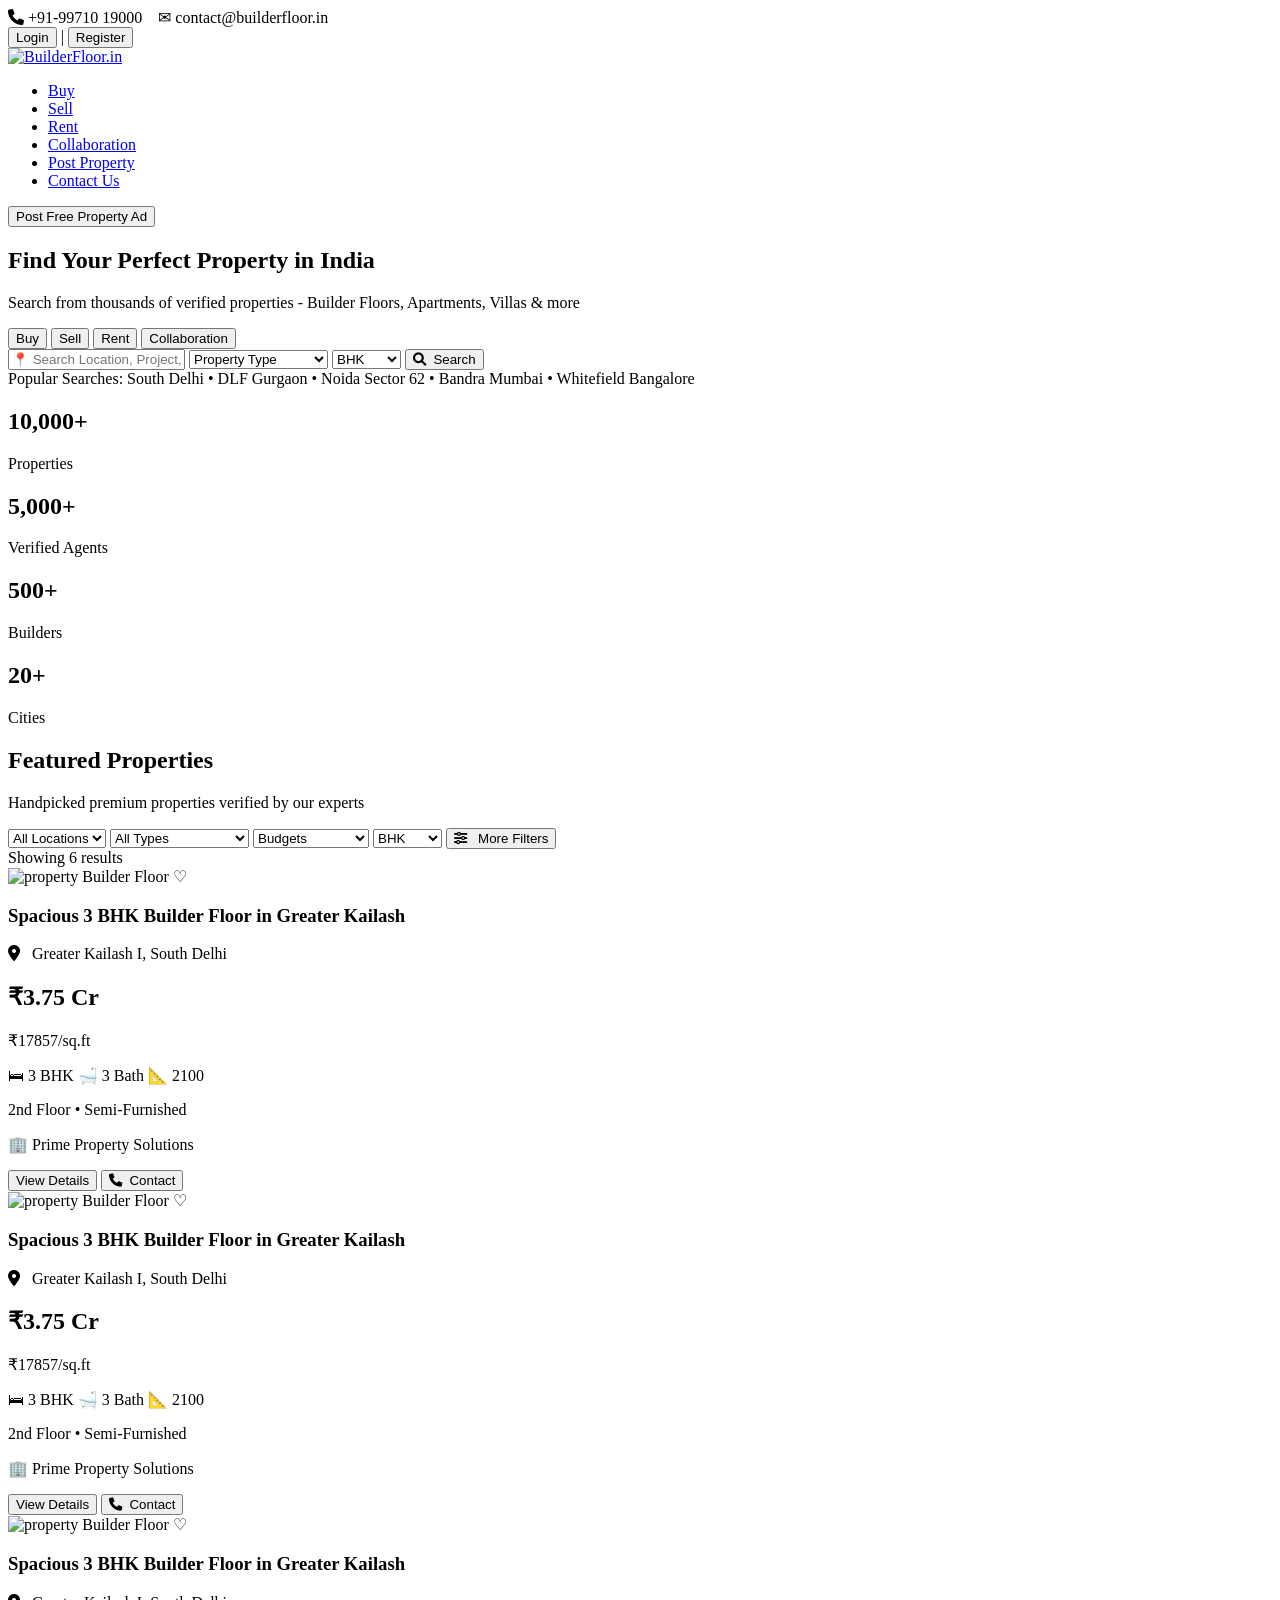
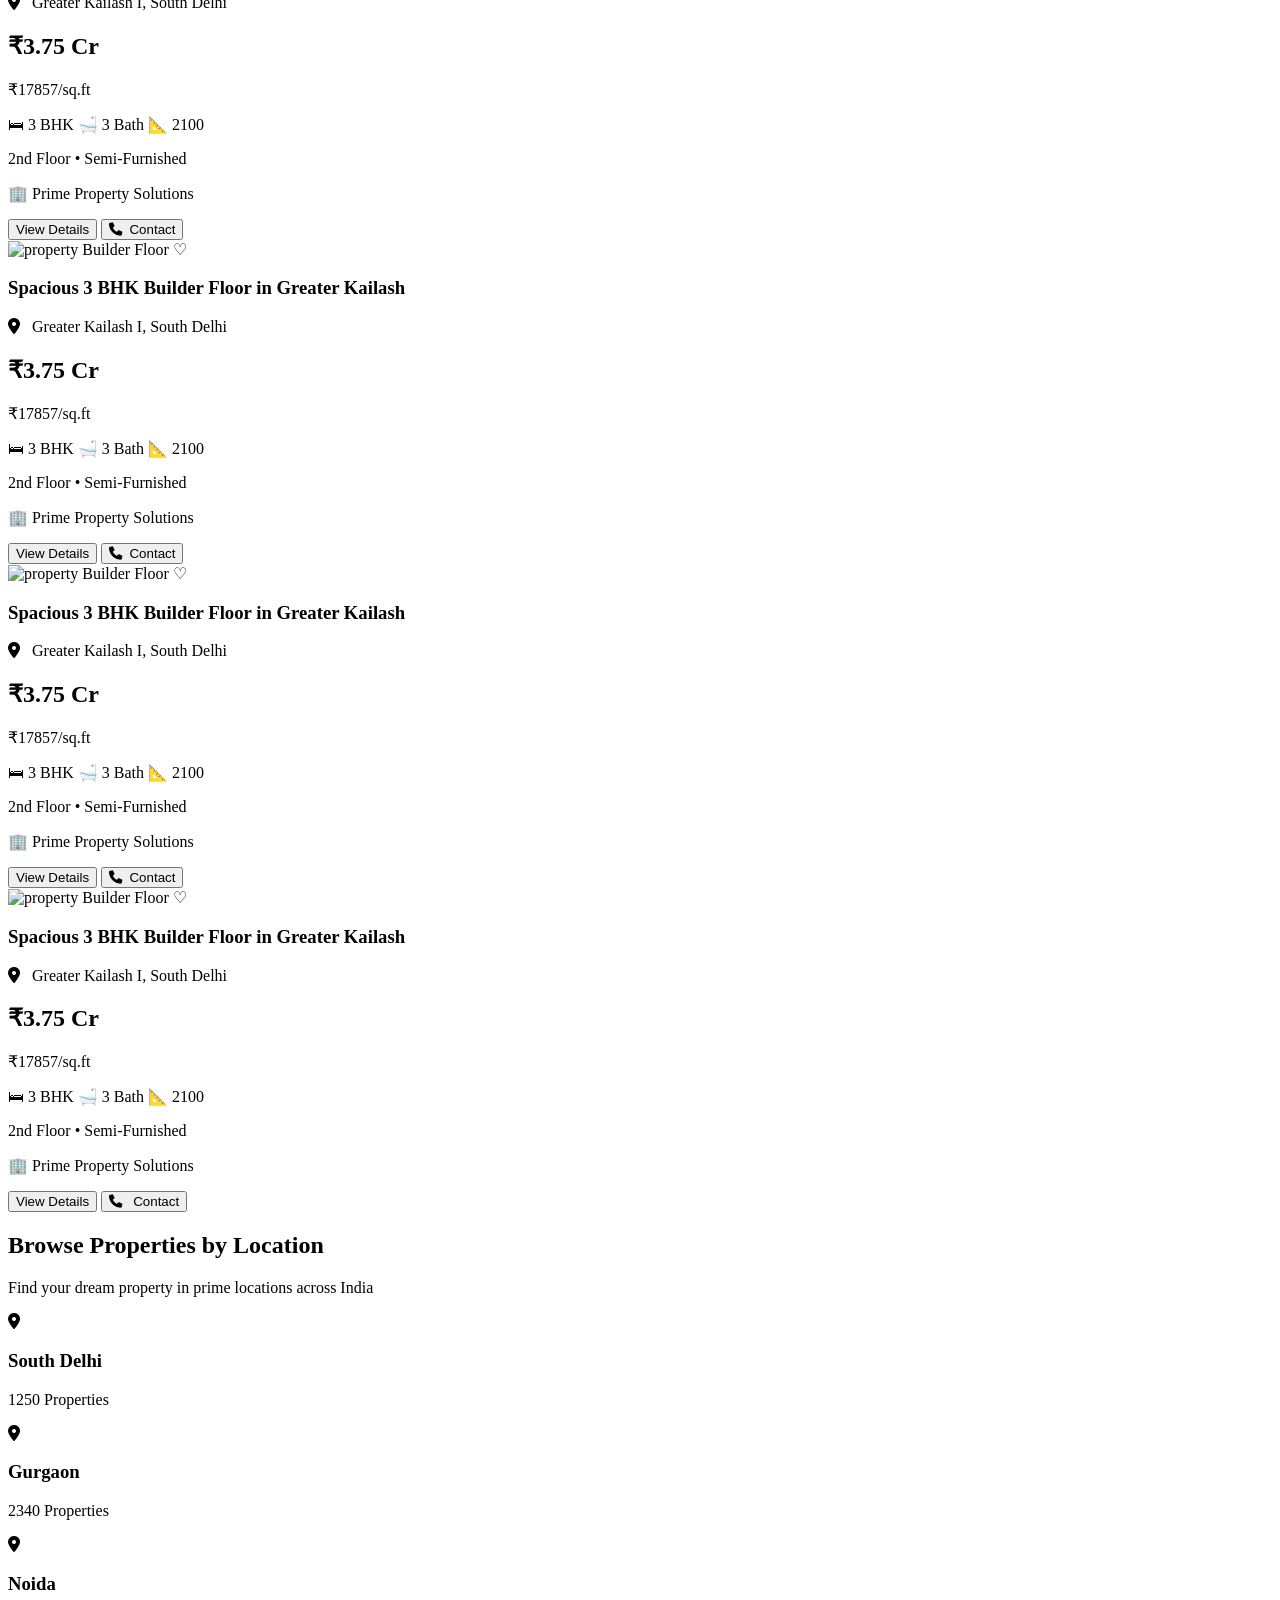
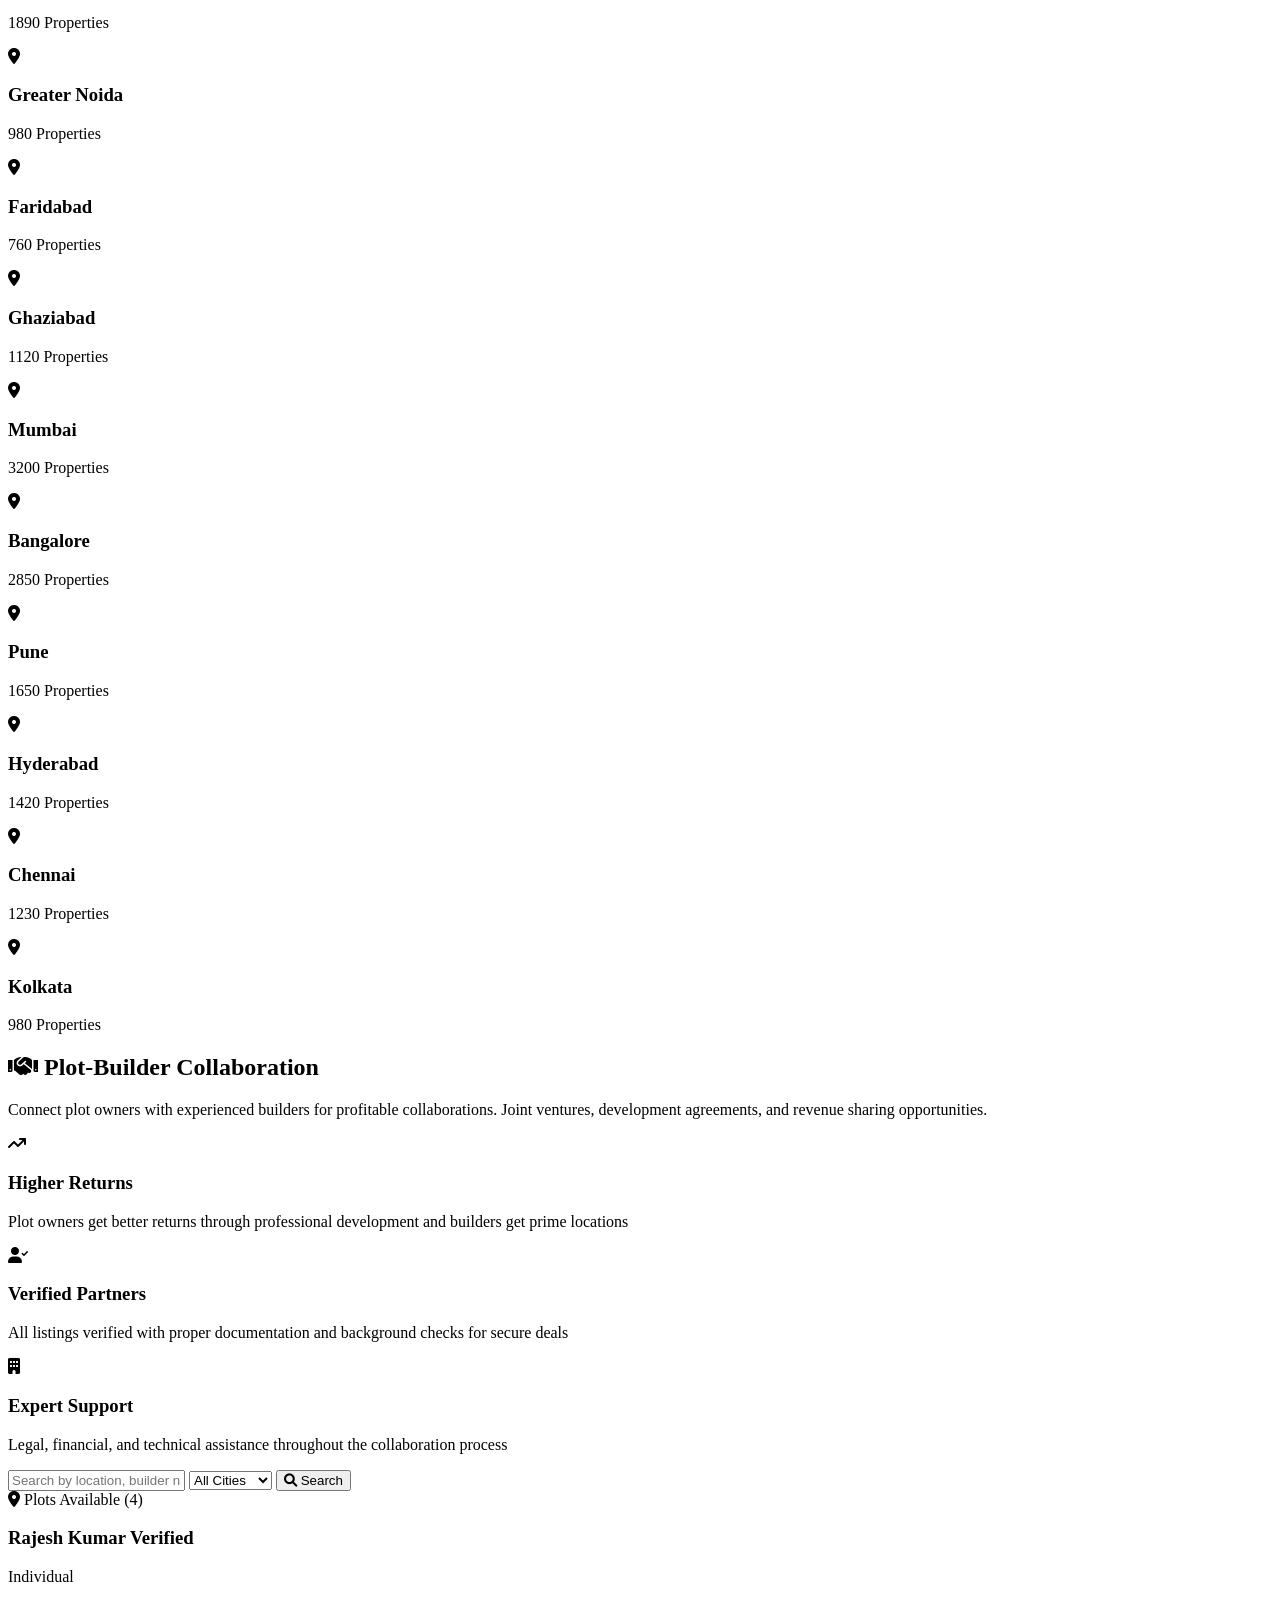
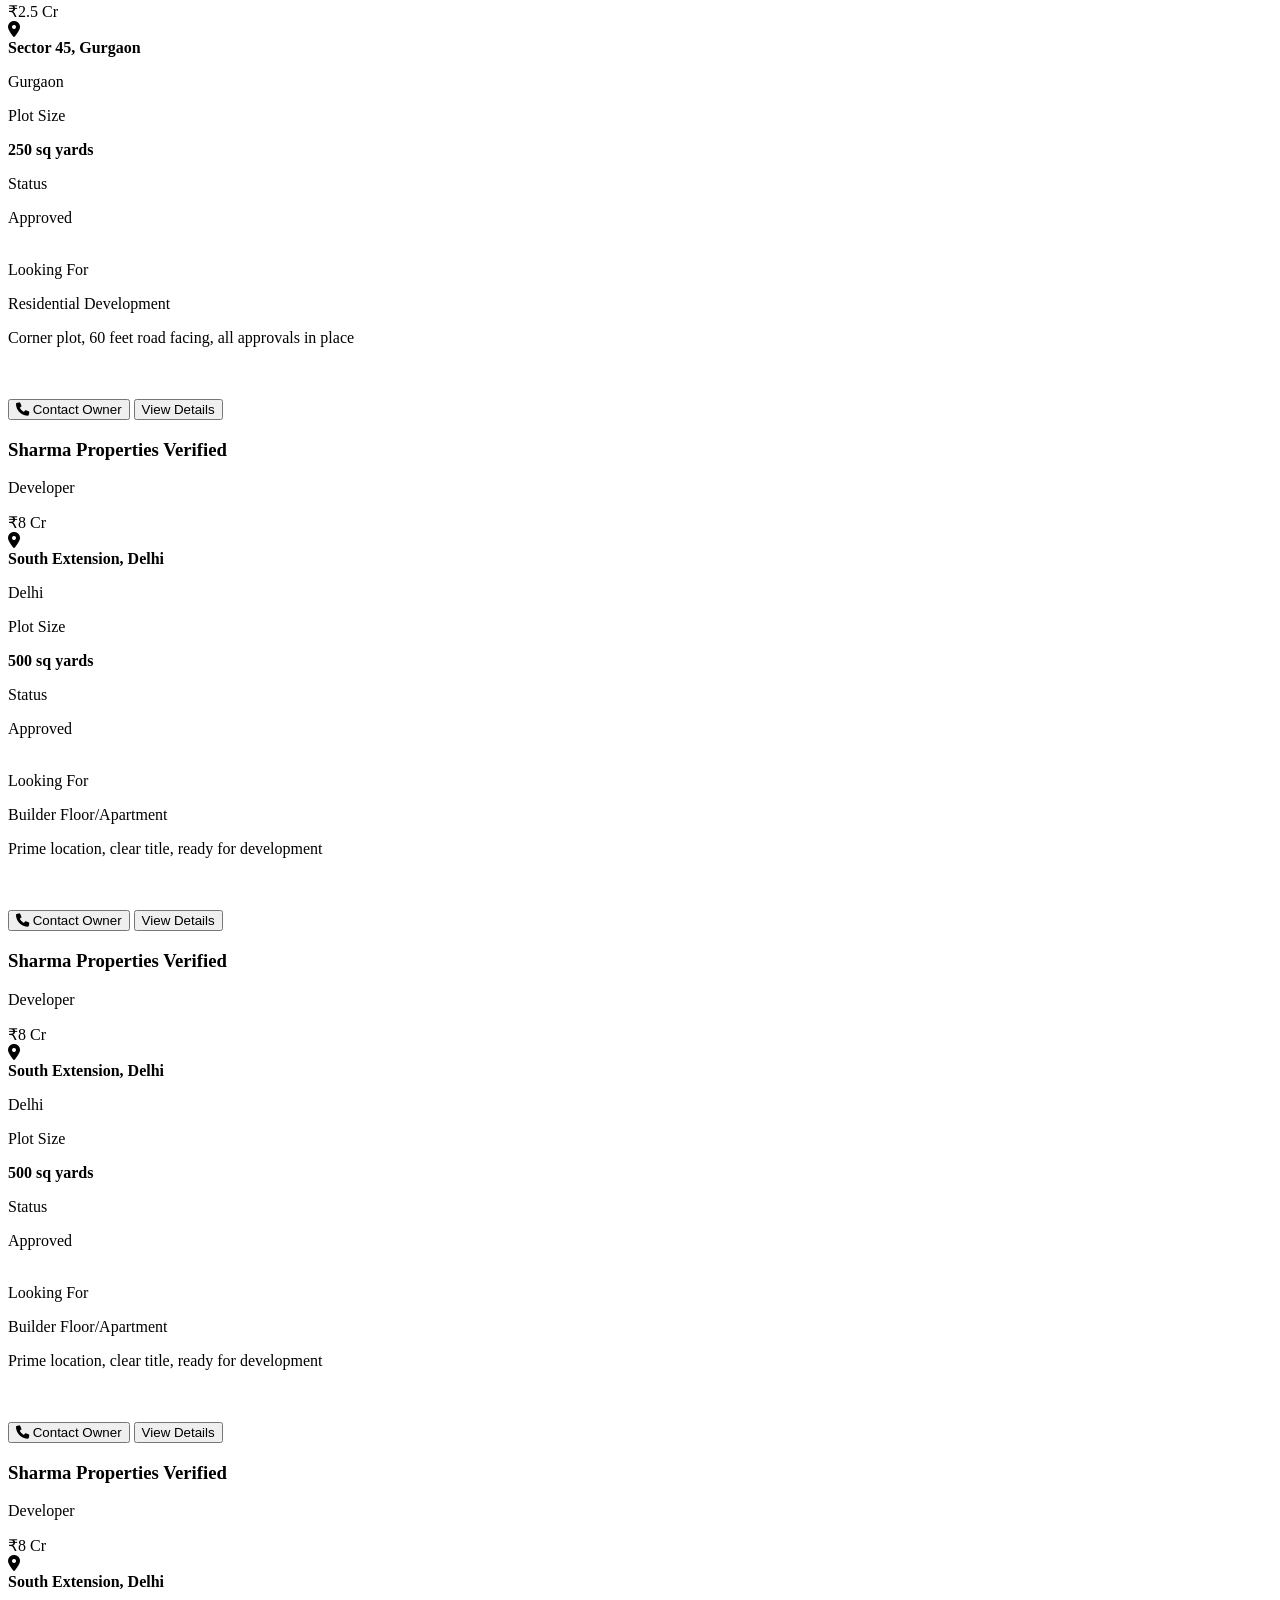
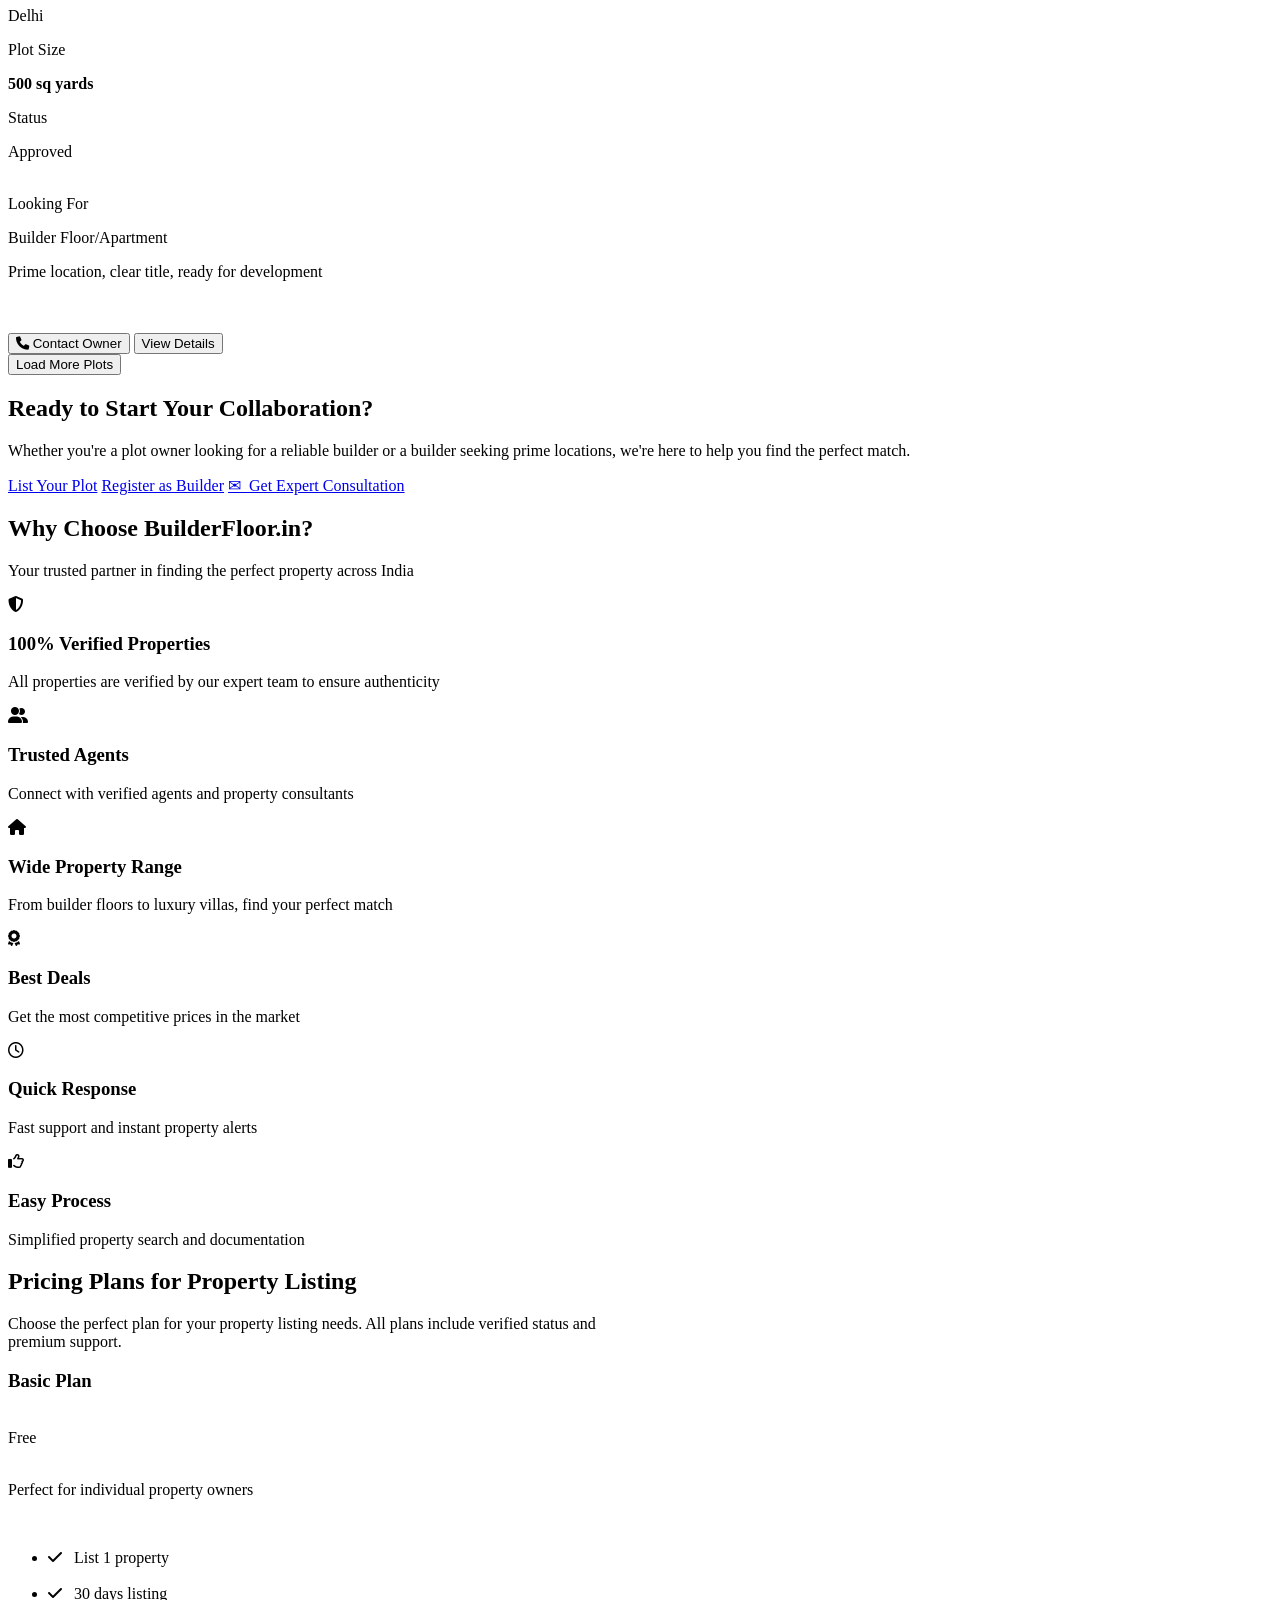
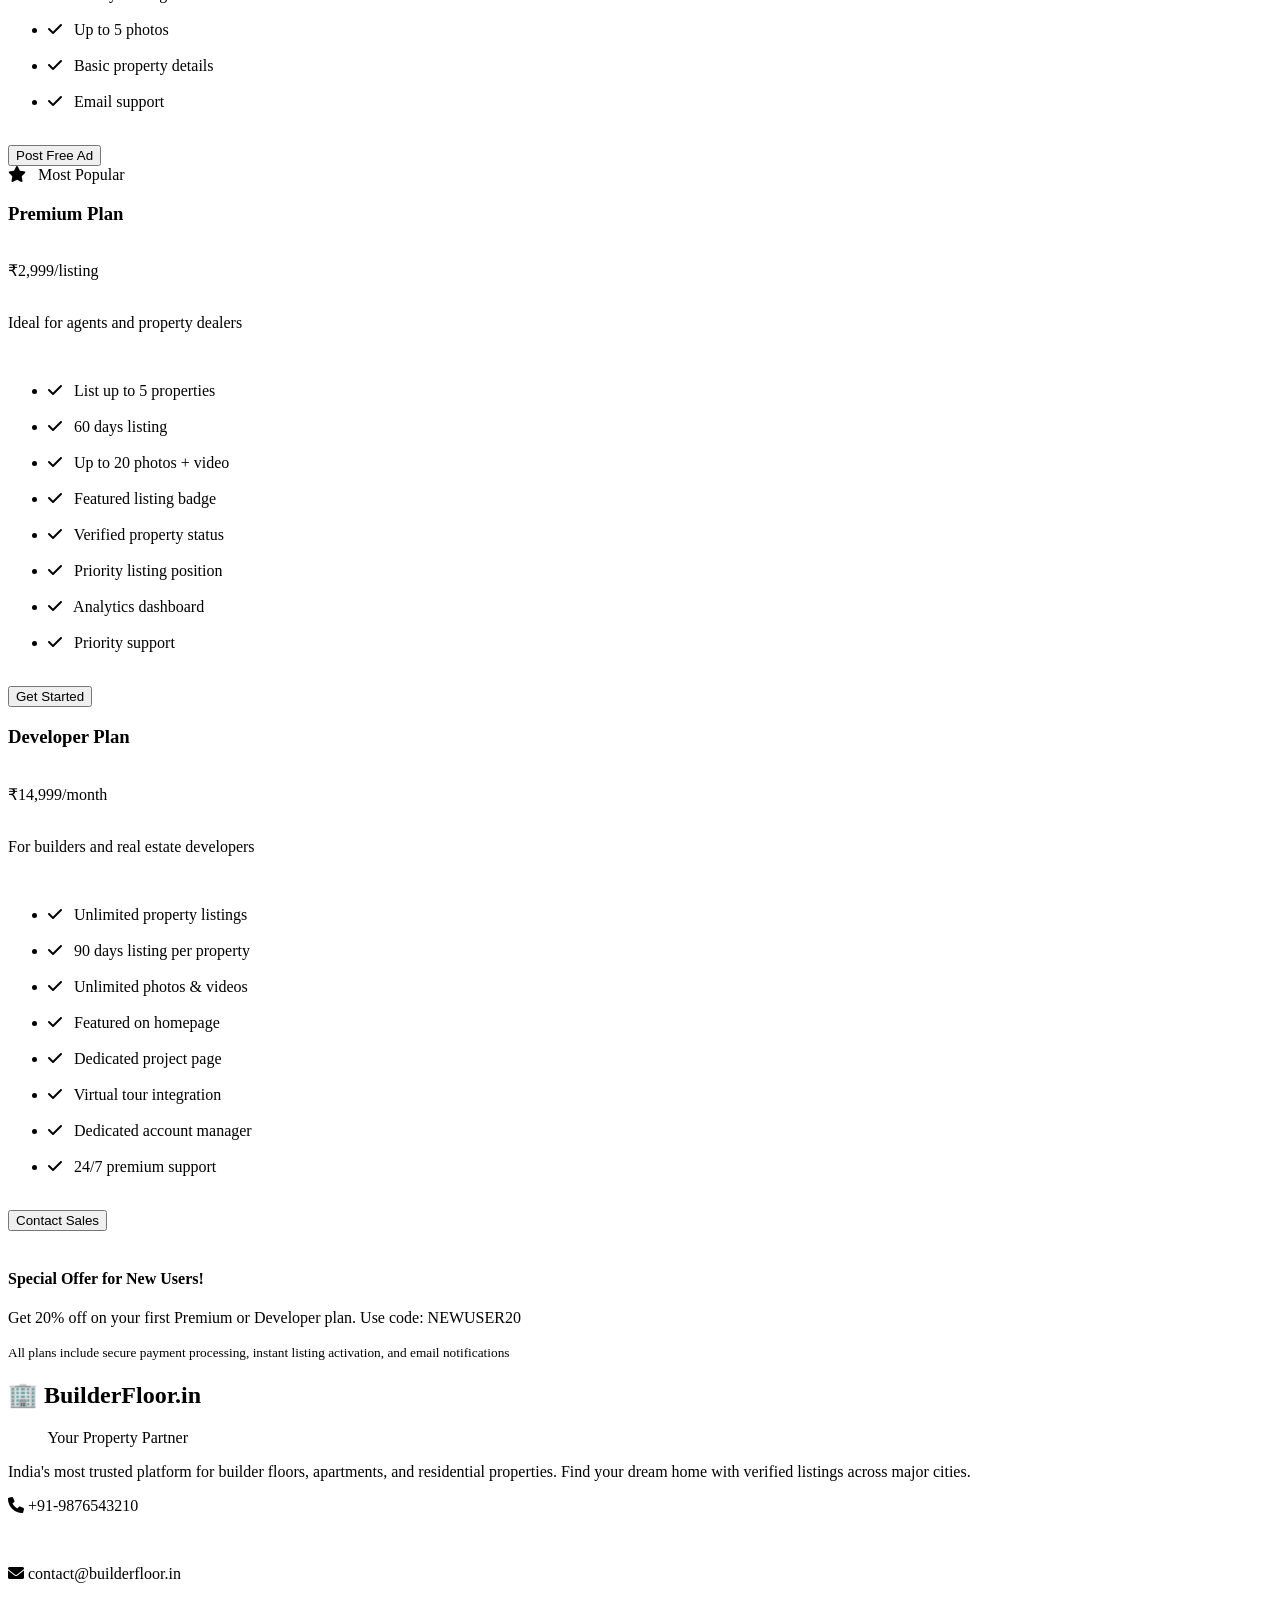
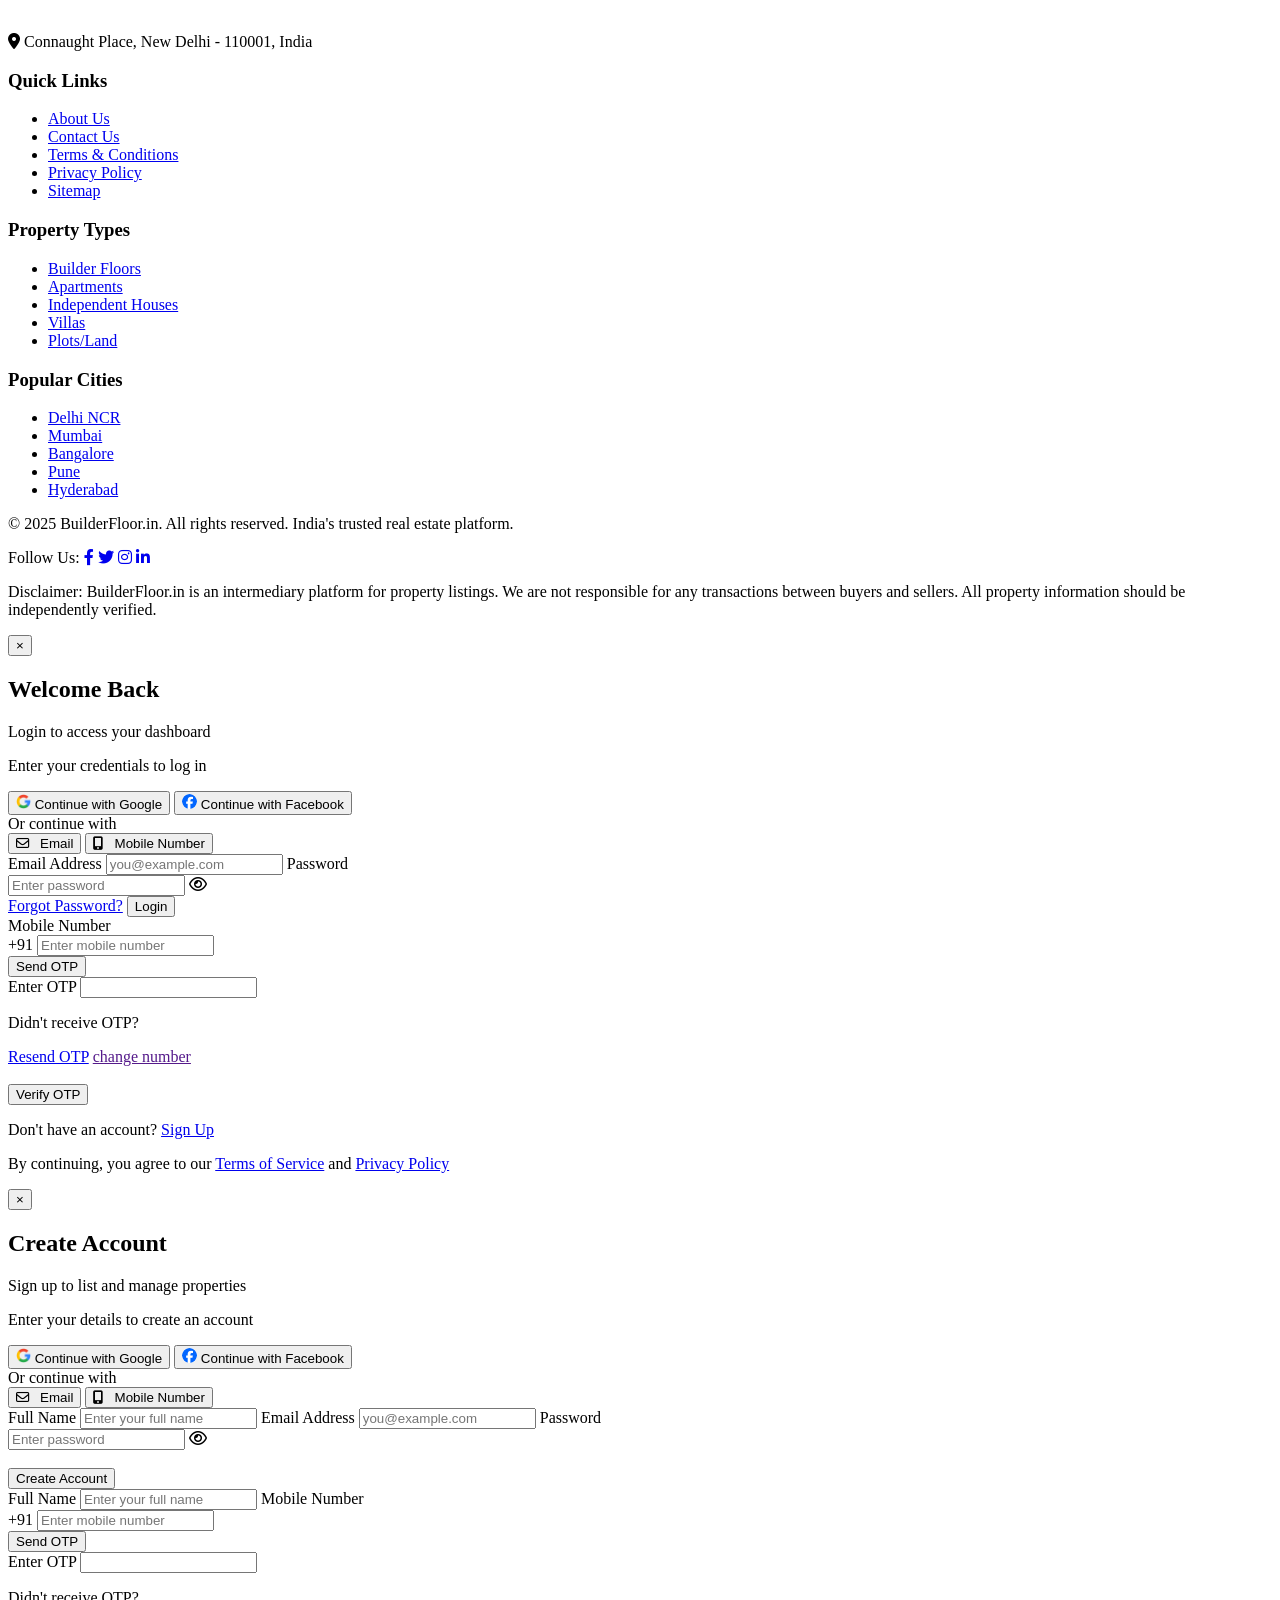
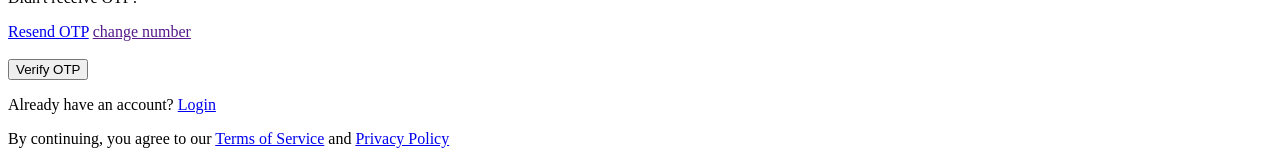
==== index.html @ c04d6a0a "Change google logo and facebook logo" ====
<!doctype html>
<html lang="en">
  <head>
    <meta charset="UTF-8" />
    <meta name="viewport" content="width=device-width, initial-scale=1.0" />

    <link
      rel="stylesheet"
      href="https://cdnjs.cloudflare.com/ajax/libs/font-awesome/6.0.0/css/all.min.css" />

    <link rel="stylesheet" href="./assets/css/style.css" />
    <title>Document</title>
  </head>
  <body>
    <!-- Top Bar -->
    <div class="topbar">
      <div class="left">
        <i class="fa-solid fa-phone"></i> +91-99710 19000 &nbsp;&nbsp; ✉
        contact@builderfloor.in
      </div>
      <div class="right">
        <button id="login">Login</button> |
        <button id="register">Register</button>
      </div>
    </div>

    <!-- Navbar -->
    <div class="navbar">
      <div class="logo">
        <a href="index.html">
          <img src="./assets/images/logo_.png" alt="BuilderFloor.in" />
        </a>
      </div>

      <ul class="menu">
        <li><a href="./pages/Buy.html">Buy</a></li>
        <li><a href="./pages/Sell.html">Sell</a></li>
        <li><a href="./pages/Rent.html">Rent</a></li>
        <li><a href="./pages/Collab.html">Collaboration</a></li>
        <li><a href="./pages/Sell.html">Post Property</a></li>
        <li><a href="./pages/ContactUs.html">Contact Us</a></li>
      </ul>
      <a href="./pages/Sell.html">
        <button class="post-btn">Post Free Property Ad</button>
      </a>
    </div>

    <!-- Hero Section -->
    <section class="hero">
      <h1>Find Your Perfect Property in India</h1>
      <p>
        Search from thousands of verified properties - Builder Floors,
        Apartments, Villas & more
      </p>

      <!-- Search Box -->
      <div class="search-box">
        <div class="tabs">
          <button id="Buy-active">Buy</button>
          <a href="./pages/Sell.html"><button>Sell</button></a>
          <a href="./pages/Rent.html"><button>Rent</button></a>
          <a href="./pages/Collab.html"><button>Collaboration</button></a>
        </div>

        <div class="inputs">
          <input
            type="text"
            placeholder="&#128205; Search Location, Project, Builder..." />
          <select>
            <option>Property Type</option>
            <option>All Property Types</option>
            <option>Builder Floor</option>
            <option>Apartment/Flat</option>
            <option>Independent House</option>
            <option>Villa</option>
            <option>Plot/Land</option>
            <option>Penthouse</option>
          </select>
          <select>
            <option>BHK</option>
            <option>1 BHK</option>
            <option>2 BHK</option>
            <option>3 BHK</option>
            <option>4 BHK</option>
            <option>5+ BHK</option>
          </select>
          <button class="search-btn">
            <i class="fa-solid fa-magnifying-glass"></i>&nbsp;&nbsp;Search
          </button>
        </div>

        <div class="popular">
          Popular Searches:
          <span>South Delhi</span> • <span>DLF Gurgaon</span> •
          <span>Noida Sector 62</span> • <span>Bandra Mumbai</span> •
          <span>Whitefield Bangalore</span>
        </div>
      </div>

      <!-- Stats -->
      <div class="stats">
        <div>
          <h2>10,000+</h2>
          <p>Properties</p>
        </div>
        <div>
          <h2>5,000+</h2>
          <p>Verified Agents</p>
        </div>
        <div>
          <h2>500+</h2>
          <p>Builders</p>
        </div>
        <div>
          <h2>20+</h2>
          <p>Cities</p>
        </div>
      </div>
    </section>
    <section class="featured">
      <h2>Featured Properties</h2>
      <p>Handpicked premium properties verified by our experts</p>
      <section class="filter-section">
        <div class="filter-bar">
          <div class="filters">
            <select>
              <option>All Locations</option>
              <option>South Delhi</option>
              <option>Gurgaon</option>
              <option>Noida</option>
              <option>Mumbai</option>
              <option>Bangalore</option>
              <option>Pune</option>
            </select>

            <select>
              <option>All Types</option>
              <option>Builder Floor</option>
              <option>Independent Floor</option>
              <option>Apartment</option>
              <option>Independent House</option>
              <option>Villa</option>
            </select>

            <select>
              <option>Budgets</option>
              <option>All Budgets</option>
              <option>Under ₹50 Lac</option>
              <option>₹50 Lac - ₹1 Cr</option>
              <option>₹1 Cr - ₹2 Cr</option>
              <option>Above ₹2 Cr</option>
            </select>

            <select>
              <option>BHK</option>
              <option>All BHK</option>
              <option>1 BHK</option>
              <option>2 BHK</option>
              <option>3 BHK</option>
              <option>4+ BHK</option>
            </select>

            <button class="more-filters">
              <i class="fa-solid fa-sliders"></i> &nbsp; More Filters
            </button>
          </div>

          <div class="results">Showing 6 results</div>
        </div>
      </section>
      <div class="property-grid">
        <!-- Card 1 -->
        <div class="listing-card col card">
          <div class="image-box">
            <img
              src="https://images.unsplash.com/photo-1566073771259-6a8506099945?ixlib=rb-4.0.3&amp;ixid=M3wxMjA3fDB8MHxzZWFyY2h8M3x8aG90ZWxzfGVufDB8fDB8fHww&amp;auto=format&amp;fit=crop&amp;w=800&amp;q=60"
              alt="property" />

            <!-- Tag -->
            <span class="tag">Builder Floor</span>

            <!-- Heart Icon -->
            <span class="wishlist">♡</span>
          </div>

          <div class="card-content">
            <h3>Spacious 3 BHK Builder Floor in Greater Kailash</h3>

            <p class="location">
              <i class="fa-solid fa-location-dot"></i> &nbsp; Greater Kailash I,
              South Delhi
            </p>

            <h2 class="price">₹3.75 Cr</h2>
            <p class="sqft">₹17857/sq.ft</p>

            <div class="details">
              <span>🛏 3 BHK</span>
              <span>🛁 3 Bath</span>
              <span>📐 2100</span>
            </div>

            <p class="extra">2nd Floor • Semi-Furnished</p>

            <p class="builder">🏢 Prime Property Solutions</p>

            <div class="actions">
              <button class="view">View Details</button>
              <button class="contact">
                <i class="fa-solid fa-phone"></i>&nbsp; Contact
              </button>
            </div>
          </div>
        </div>

        <!-- Card 2 -->
        <div class="listing-card col card">
          <div class="image-box">
            <img
              src="https://images.unsplash.com/photo-1566073771259-6a8506099945?ixlib=rb-4.0.3&amp;ixid=M3wxMjA3fDB8MHxzZWFyY2h8M3x8aG90ZWxzfGVufDB8fDB8fHww&amp;auto=format&amp;fit=crop&amp;w=800&amp;q=60"
              alt="property" />

            <!-- Tag -->
            <span class="tag">Builder Floor</span>

            <!-- Heart Icon -->
            <span class="wishlist">♡</span>
          </div>

          <div class="card-content">
            <h3>Spacious 3 BHK Builder Floor in Greater Kailash</h3>

            <p class="location">
              <i class="fa-solid fa-location-dot"></i> &nbsp; Greater Kailash I,
              South Delhi
            </p>

            <h2 class="price">₹3.75 Cr</h2>
            <p class="sqft">₹17857/sq.ft</p>

            <div class="details">
              <span>🛏 3 BHK</span>
              <span>🛁 3 Bath</span>
              <span>📐 2100</span>
            </div>

            <p class="extra">2nd Floor • Semi-Furnished</p>

            <p class="builder">🏢 Prime Property Solutions</p>

            <div class="actions">
              <button class="view">View Details</button>
              <button class="contact">
                <i class="fa-solid fa-phone"></i>&nbsp; Contact
              </button>
            </div>
          </div>
        </div>

        <!-- Card 3 -->
        <div class="listing-card col card">
          <div class="image-box">
            <img
              src="https://images.unsplash.com/photo-1566073771259-6a8506099945?ixlib=rb-4.0.3&amp;ixid=M3wxMjA3fDB8MHxzZWFyY2h8M3x8aG90ZWxzfGVufDB8fDB8fHww&amp;auto=format&amp;fit=crop&amp;w=800&amp;q=60"
              alt="property" />

            <!-- Tag -->
            <span class="tag">Builder Floor</span>

            <!-- Heart Icon -->
            <span class="wishlist">♡</span>
          </div>

          <div class="card-content">
            <h3>Spacious 3 BHK Builder Floor in Greater Kailash</h3>

            <p class="location">
              <i class="fa-solid fa-location-dot"></i> &nbsp; Greater Kailash I,
              South Delhi
            </p>

            <h2 class="price">₹3.75 Cr</h2>
            <p class="sqft">₹17857/sq.ft</p>

            <div class="details">
              <span>🛏 3 BHK</span>
              <span>🛁 3 Bath</span>
              <span>📐 2100</span>
            </div>

            <p class="extra">2nd Floor • Semi-Furnished</p>

            <p class="builder">🏢 Prime Property Solutions</p>

            <div class="actions">
              <button class="view">View Details</button>
              <button class="contact">
                <i class="fa-solid fa-phone"></i>&nbsp; Contact
              </button>
            </div>
          </div>
        </div>

        <!-- Card 4 -->
        <div class="listing-card col card">
          <div class="image-box">
            <img
              src="https://images.unsplash.com/photo-1566073771259-6a8506099945?ixlib=rb-4.0.3&amp;ixid=M3wxMjA3fDB8MHxzZWFyY2h8M3x8aG90ZWxzfGVufDB8fDB8fHww&amp;auto=format&amp;fit=crop&amp;w=800&amp;q=60"
              alt="property" />

            <!-- Tag -->
            <span class="tag">Builder Floor</span>

            <!-- Heart Icon -->
            <span class="wishlist">♡</span>
          </div>

          <div class="card-content">
            <h3>Spacious 3 BHK Builder Floor in Greater Kailash</h3>

            <p class="location">
              <i class="fa-solid fa-location-dot"></i> &nbsp; Greater Kailash I,
              South Delhi
            </p>

            <h2 class="price">₹3.75 Cr</h2>
            <p class="sqft">₹17857/sq.ft</p>

            <div class="details">
              <span>🛏 3 BHK</span>
              <span>🛁 3 Bath</span>
              <span>📐 2100</span>
            </div>

            <p class="extra">2nd Floor • Semi-Furnished</p>

            <p class="builder">🏢 Prime Property Solutions</p>

            <div class="actions">
              <button class="view">View Details</button>
              <button class="contact">
                <i class="fa-solid fa-phone"></i>&nbsp; Contact
              </button>
            </div>
          </div>
        </div>

        <!-- card 5 -->
        <div class="listing-card col card">
          <div class="image-box">
            <img
              src="https://images.unsplash.com/photo-1566073771259-6a8506099945?ixlib=rb-4.0.3&amp;ixid=M3wxMjA3fDB8MHxzZWFyY2h8M3x8aG90ZWxzfGVufDB8fDB8fHww&amp;auto=format&amp;fit=crop&amp;w=800&amp;q=60"
              alt="property" />

            <!-- Tag -->
            <span class="tag">Builder Floor</span>

            <!-- Heart Icon -->
            <span class="wishlist">♡</span>
          </div>

          <div class="card-content">
            <h3>Spacious 3 BHK Builder Floor in Greater Kailash</h3>

            <p class="location">
              <i class="fa-solid fa-location-dot"></i> &nbsp; Greater Kailash I,
              South Delhi
            </p>

            <h2 class="price">₹3.75 Cr</h2>
            <p class="sqft">₹17857/sq.ft</p>

            <div class="details">
              <span>🛏 3 BHK</span>
              <span>🛁 3 Bath</span>
              <span>📐 2100</span>
            </div>

            <p class="extra">2nd Floor • Semi-Furnished</p>

            <p class="builder">🏢 Prime Property Solutions</p>

            <div class="actions">
              <button class="view">View Details</button>
              <button class="contact">
                <i class="fa-solid fa-phone"></i>&nbsp; Contact
              </button>
            </div>
          </div>
        </div>

        <!-- card 6 -->
        <div class="listing-card col card">
          <div class="image-box">
            <img
              src="https://images.unsplash.com/photo-1566073771259-6a8506099945?ixlib=rb-4.0.3&amp;ixid=M3wxMjA3fDB8MHxzZWFyY2h8M3x8aG90ZWxzfGVufDB8fDB8fHww&amp;auto=format&amp;fit=crop&amp;w=800&amp;q=60"
              alt="property" />

            <!-- Tag -->
            <span class="tag">Builder Floor</span>

            <!-- Heart Icon -->
            <span class="wishlist">♡</span>
          </div>

          <div class="card-content">
            <h3>Spacious 3 BHK Builder Floor in Greater Kailash</h3>

            <p class="location">
              <i class="fa-solid fa-location-dot"></i> &nbsp; Greater Kailash I,
              South Delhi
            </p>

            <h2 class="price">₹3.75 Cr</h2>
            <p class="sqft">₹17857/sq.ft</p>

            <div class="details">
              <span>🛏 3 BHK</span>
              <span>🛁 3 Bath</span>
              <span>📐 2100</span>
            </div>

            <p class="extra">2nd Floor • Semi-Furnished</p>

            <p class="builder">🏢 Prime Property Solutions</p>

            <div class="actions">
              <button class="view">View Details</button>
              <button class="contact">
                <i class="fa-solid fa-phone"></i> &nbsp; Contact
              </button>
            </div>
          </div>
        </div>
      </div>
    </section>
    <section class="location-section">
      <h2>Browse Properties by Location</h2>
      <p class="subtitle">
        Find your dream property in prime locations across India
      </p>

      <div class="location-grid">
        <!-- Card -->
        <div class="loc-card">
          <i class="fa-solid fa-location-dot"></i>
          <div class="loc_info">
            <h3>South Delhi</h3>
            <p>1250 Properties</p>
          </div>
        </div>

        <div class="loc-card">
          <i class="fa-solid fa-location-dot"></i>
          <div class="loc_info">
            <h3>Gurgaon</h3>
            <p>2340 Properties</p>
          </div>
        </div>

        <div class="loc-card">
          <i class="fa-solid fa-location-dot"></i>
          <div class="loc_info">
            <h3>Noida</h3>
            <p>1890 Properties</p>
          </div>
        </div>

        <div class="loc-card">
          <i class="fa-solid fa-location-dot"></i>
          <div class="loc_info">
            <h3>Greater Noida</h3>
            <p>980 Properties</p>
          </div>
        </div>

        <div class="loc-card">
          <i class="fa-solid fa-location-dot"></i>
          <div class="loc_info">
            <h3>Faridabad</h3>
            <p>760 Properties</p>
          </div>
        </div>

        <div class="loc-card">
          <i class="fa-solid fa-location-dot"></i>
          <div class="loc_info">
            <h3>Ghaziabad</h3>
            <p>1120 Properties</p>
          </div>
        </div>

        <div class="loc-card">
          <i class="fa-solid fa-location-dot"></i>
          <div class="loc_info">
            <h3>Mumbai</h3>
            <p>3200 Properties</p>
          </div>
        </div>

        <div class="loc-card">
          <i class="fa-solid fa-location-dot"></i>
          <div class="loc_info">
            <h3>Bangalore</h3>
            <p>2850 Properties</p>
          </div>
        </div>

        <div class="loc-card">
          <i class="fa-solid fa-location-dot"></i>
          <div class="loc_info">
            <h3>Pune</h3>
            <p>1650 Properties</p>
          </div>
        </div>
        <div class="loc-card">
          <i class="fa-solid fa-location-dot"></i>
          <div class="loc_info">
            <h3>Hyderabad</h3>
            <p>1420 Properties</p>
          </div>
        </div>
        <div class="loc-card">
          <i class="fa-solid fa-location-dot"></i>
          <div class="loc_info">
            <h3>Chennai</h3>
            <p>1230 Properties</p>
          </div>
        </div>
        <div class="loc-card">
          <i class="fa-solid fa-location-dot"></i>
          <div class="loc_info">
            <h3>Kolkata</h3>
            <p>980 Properties</p>
          </div>
        </div>
      </div>
    </section>

    <section class="collaboration">
      <div class="container">
        <!-- Heading -->
        <div class="section-header">
          <h2>
            <i class="fa-solid fa-handshake"></i>
            Plot-Builder Collaboration
          </h2>

          <p>
            Connect plot owners with experienced builders for profitable
            collaborations. Joint ventures, development agreements, and revenue
            sharing opportunities.
          </p>
        </div>

        <!-- Cards -->
        <div class="card-wrapper">
          <!-- Card 1 -->
          <div class="feature-card">
            <div class="icon-circle green">
              <i class="fa-solid fa-arrow-trend-up"></i>
            </div>
            <h3>Higher Returns</h3>
            <p>
              Plot owners get better returns through professional development
              and builders get prime locations
            </p>
          </div>

          <!-- Card 2 -->
          <div class="feature-card">
            <div class="icon-circle orange">
              <i class="fa-solid fa-user-check"></i>
            </div>
            <h3>Verified Partners</h3>
            <p>
              All listings verified with proper documentation and background
              checks for secure deals
            </p>
          </div>

          <!-- Card 3 -->
          <div class="feature-card">
            <div class="icon-circle teal">
              <i class="fa-solid fa-building"></i>
            </div>
            <h3>Expert Support</h3>
            <p>
              Legal, financial, and technical assistance throughout the
              collaboration process
            </p>
          </div>
        </div>
      </div>
    </section>

    <section class="plots-section">
      <div class="plot-container">
        <!-- SEARCH BAR -->
        <div class="plot-search-box">
          <input
            type="text"
            placeholder="Search by location, builder name, or plot size..." />

          <select>
            <option>All Cities</option>
            <option>Delhi</option>
            <option>Gurgaon</option>
            <option>Noida</option>
            <option>Mumbai</option>
            <option>Bangalore</option>
            <option>Pune</option>
          </select>

          <button class="plot-search-btn">
            <i class="fa fa-search"></i> Search
          </button>
        </div>

        <!-- RESULT COUNT -->
        <div class="result-count">
          <i class="fa-solid fa-location-dot"></i>
          Plots Available (4)
        </div>

        <!-- CARDS -->
        <div class="plot-grid">
          <!-- CARD 1 -->
          <div class="plot-card">
            <div class="card-top">
              <div>
                <h3>
                  Rajesh Kumar
                  <span class="verified">Verified</span>
                </h3>
                <p class="type">Individual</p>
              </div>

              <div class="price">₹2.5 Cr</div>
            </div>

            <div class="location">
              <i class="fa-solid fa-location-dot"></i>
              <div>
                <strong>Sector 45, Gurgaon</strong>
                <p>Gurgaon</p>
              </div>
            </div>

            <div class="info-row">
              <div>
                <p class="plot-label">Plot Size</p>

                <strong>250 sq yards</strong>
              </div>

              <div>
                <p class="plot-label">Status</p>
                <span class="status approved">Approved</span>
              </div>
            </div>
            <br />

            <div class="looking">
              <p class="plot-label">Looking For</p>
              <span class="plot-tag">Residential Development</span>
            </div>

            <p class="desc">
              Corner plot, 60 feet road facing, all approvals in place
            </p>
            <br />
            <br />
            <div class="plot-actions">
              <button class="plot-contact">
                <i class="fa-solid fa-phone"></i>
                Contact Owner
              </button>

              <button class="plot-details">View Details</button>
            </div>
          </div>

          <!-- CARD 2 -->
          <div class="plot-card">
            <div class="card-top">
              <div>
                <h3>
                  Sharma Properties
                  <span class="verified">Verified</span>
                </h3>
                <p class="type">Developer</p>
              </div>

              <div class="price">₹8 Cr</div>
            </div>

            <div class="location">
              <i class="fa-solid fa-location-dot"></i>
              <div>
                <strong>South Extension, Delhi</strong>
                <p>Delhi</p>
              </div>
            </div>

            <div class="info-row">
              <div>
                <p class="plot-label">Plot Size</p>
                <strong>500 sq yards</strong>
              </div>

              <div>
                <p class="plot-label">Status</p>
                <span class="status approved">Approved</span>
              </div>
            </div>
            <br />
            <div class="looking">
              <p class="plot-label">Looking For</p>
              <span class="plot-tag">Builder Floor/Apartment</span>
            </div>

            <p class="desc">
              Prime location, clear title, ready for development
            </p>
            <br />
            <br />
            <div class="plot-actions">
              <button class="plot-contact">
                <i class="fa-solid fa-phone"></i>
                Contact Owner
              </button>

              <button class="plot-details">View Details</button>
            </div>
          </div>

          <!-- CARD 3 -->
          <div class="plot-card">
            <div class="card-top">
              <div>
                <h3>
                  Sharma Properties
                  <span class="verified">Verified</span>
                </h3>
                <p class="type">Developer</p>
              </div>

              <div class="price">₹8 Cr</div>
            </div>

            <div class="location">
              <i class="fa-solid fa-location-dot"></i>
              <div>
                <strong>South Extension, Delhi</strong>
                <p>Delhi</p>
              </div>
            </div>

            <div class="info-row">
              <div>
                <p class="plot-label">Plot Size</p>
                <strong>500 sq yards</strong>
              </div>

              <div>
                <p class="plot-label">Status</p>
                <span class="status approved">Approved</span>
              </div>
            </div>
            <br />
            <div class="looking">
              <p class="plot-label">Looking For</p>
              <span class="plot-tag">Builder Floor/Apartment</span>
            </div>

            <p class="desc">
              Prime location, clear title, ready for development
            </p>
            <br />
            <br />
            <div class="plot-actions">
              <button class="plot-contact">
                <i class="fa-solid fa-phone"></i>
                Contact Owner
              </button>

              <button class="plot-details">View Details</button>
            </div>
          </div>

          <!-- CARD 4 -->
          <div class="plot-card">
            <div class="card-top">
              <div>
                <h3>
                  Sharma Properties
                  <span class="verified">Verified</span>
                </h3>
                <p class="type">Developer</p>
              </div>

              <div class="price">₹8 Cr</div>
            </div>

            <div class="location">
              <i class="fa-solid fa-location-dot"></i>
              <div>
                <strong>South Extension, Delhi</strong>
                <p>Delhi</p>
              </div>
            </div>

            <div class="info-row">
              <div>
                <p class="plot-label">Plot Size</p>
                <strong>500 sq yards</strong>
              </div>

              <div>
                <p class="plot-label">Status</p>
                <span class="status approved">Approved</span>
              </div>
            </div>
            <br />
            <div class="looking">
              <p class="plot-label">Looking For</p>
              <span class="plot-tag">Builder Floor/Apartment</span>
            </div>

            <p class="desc">
              Prime location, clear title, ready for development
            </p>
            <br />
            <br />
            <div class="plot-actions">
              <button class="plot-contact">
                <i class="fa-solid fa-phone"></i>
                Contact Owner
              </button>

              <button class="plot-details">View Details</button>
            </div>
          </div>
        </div>
      </div>

      <div class="load-more-plots">
        <button class="load-plot-btn btn">Load More Plots</button>
      </div>
    </section>

    <section class="cta-section">
      <div class="cta-container">
        <h2>Ready to Start Your Collaboration?</h2>
        <p>
          Whether you're a plot owner looking for a reliable builder or a
          builder seeking prime locations, we're here to help you find the
          perfect match.
        </p>

        <div class="cta-buttons">
          <a href="#" class="btn btn-light list-plot-btn">List Your Plot</a>
          <a href="#" class="btn btn-outline register-builder-btn"
            >Register as Builder</a
          >
          <a
            href="#"
            class="btn btn-outline icon-btn get-expert-consultant-btn">
            ✉ &nbsp;Get Expert Consultation
          </a>
        </div>
      </div>
    </section>

    <section class="why-section">
      <div class="why-container">
        <h2>Why Choose BuilderFloor.in?</h2>
        <p class="subtitle">
          Your trusted partner in finding the perfect property across India
        </p>

        <div class="why-grid">
          <div class="why-card">
            <div class="why-icon">
              <i class="fa-solid fa-shield"></i>
            </div>
            <h3>100% Verified Properties</h3>
            <p>
              All properties are verified by our expert team to ensure
              authenticity
            </p>
          </div>

          <div class="why-card">
            <div class="why-icon"><i class="fa-solid fa-user-group"></i></div>
            <h3>Trusted Agents</h3>
            <p>Connect with verified agents and property consultants</p>
          </div>

          <div class="why-card">
            <div class="why-icon"><i class="fa-solid fa-house"></i></div>
            <h3>Wide Property Range</h3>
            <p>From builder floors to luxury villas, find your perfect match</p>
          </div>

          <div class="why-card">
            <div class="why-icon"><i class="fa-solid fa-award"></i></div>
            <h3>Best Deals</h3>
            <p>Get the most competitive prices in the market</p>
          </div>

          <div class="why-card">
            <div class="why-icon"><i class="fa-regular fa-clock"></i></div>
            <h3>Quick Response</h3>
            <p>Fast support and instant property alerts</p>
          </div>

          <div class="why-card">
            <div class="why-icon"><i class="fa-regular fa-thumbs-up"></i></div>
            <h3>Easy Process</h3>
            <p>Simplified property search and documentation</p>
          </div>
        </div>
      </div>
    </section>
    <section class="pricing-section">
      <div class="pricing-container">
        <h2>Pricing Plans for Property Listing</h2>
        <p class="subtitle">
          Choose the perfect plan for your property listing needs. All plans
          include verified status and <br />
          premium support.
        </p>

        <div class="pricing-grid">
          <!-- Basic Plan -->
          <div class="pricing-card pricing-card-other">
            <h3>Basic Plan</h3>
            <br />
            <div class="price free">Free</div>
            <br />
            <p class="pricing-desc">Perfect for individual property owners</p>

            <br />
            <ul>
              <li><i class="fa-solid fa-check"></i> &nbsp; List 1 property</li>
              <br />
              <li><i class="fa-solid fa-check"></i> &nbsp; 30 days listing</li>
              <br />
              <li><i class="fa-solid fa-check"></i> &nbsp; Up to 5 photos</li>
              <br />
              <li>
                <i class="fa-solid fa-check"></i> &nbsp; Basic property details
              </li>
              <br />
              <li><i class="fa-solid fa-check"></i> &nbsp; Email support</li>
            </ul>
            <br />

            <button class="basic-pricing-btn btn">Post Free Ad</button>
          </div>

          <!-- Premium Plan -->
          <div class="pricing-card pricing-featured">
            <div class="badge">
              <i class="fa-solid fa-star"></i> &nbsp; Most Popular
            </div>
            <h3>Premium Plan</h3>
            <br />
            <div class="pricing-price">₹2,999<span>/listing</span></div>
            <br />
            <p class="pricing-desc">Ideal for agents and property dealers</p>
            <br />

            <ul>
              <li>
                <i class="fa-solid fa-check"></i> &nbsp; List up to 5 properties
              </li>
              <br />
              <li><i class="fa-solid fa-check"></i> &nbsp; 60 days listing</li>
              <br />
              <li>
                <i class="fa-solid fa-check"></i> &nbsp; Up to 20 photos + video
              </li>
              <br />
              <li>
                <i class="fa-solid fa-check"></i> &nbsp; Featured listing badge
              </li>
              <br />
              <li>
                <i class="fa-solid fa-check"></i> &nbsp; Verified property
                status
              </li>
              <br />
              <li>
                <i class="fa-solid fa-check"></i> &nbsp; Priority listing
                position
              </li>
              <br />
              <li>
                <i class="fa-solid fa-check"></i> &nbsp; Analytics dashboard
              </li>
              <br />
              <li><i class="fa-solid fa-check"></i> &nbsp; Priority support</li>
            </ul>
            <br />

            <button class="pricing-btn primary">Get Started</button>
          </div>

          <!-- Developer Plan -->
          <div class="pricing-card pricing-card-other">
            <h3>Developer Plan</h3>
            <br />
            <div class="pricing-price">₹14,999<span>/month</span></div>
            <br />

            <p class="pricing-desc">For builders and real estate developers</p>
            <br />

            <ul>
              <li>
                <i class="fa-solid fa-check"></i> &nbsp; Unlimited property
                listings
              </li>
              <br />

              <li>
                <i class="fa-solid fa-check"></i> &nbsp; 90 days listing per
                property
              </li>
              <br />
              <li>
                <i class="fa-solid fa-check"></i> &nbsp; Unlimited photos &
                videos
              </li>
              <br />
              <li>
                <i class="fa-solid fa-check"></i> &nbsp; Featured on homepage
              </li>
              <br />
              <li>
                <i class="fa-solid fa-check"></i> &nbsp; Dedicated project page
              </li>
              <br />
              <li>
                <i class="fa-solid fa-check"></i> &nbsp; Virtual tour
                integration
              </li>
              <br />
              <li>
                <i class="fa-solid fa-check"></i> &nbsp; Dedicated account
                manager
              </li>
              <br />
              <li>
                <i class="fa-solid fa-check"></i> &nbsp; 24/7 premium support
              </li>
            </ul>

            <br />

            <button class="btn btn-outline basic-pricing-btn">
              Contact Sales
            </button>
          </div>
        </div>

        <!-- Offer Box -->
        <div class="offer-box">
          &nbsp; &nbsp;
          <h4>Special Offer for New Users!</h4>
          <p>
            Get 20% off on your first Premium or Developer plan. Use code:
            <span class="code">NEWUSER20</span>
          </p>

          <small>
            All plans include secure payment processing, instant listing
            activation, and email notifications
          </small>
        </div>
      </div>
    </section>

    <footer class="footer">
      <div class="footer-container">
        <!-- Left Column -->
        <div class="footer-col left-col">
          <h2 class="footer-logo">🏢 BuilderFloor.in</h2>

          <p class="tagline">
            &nbsp;&nbsp;&nbsp;&nbsp;&nbsp;&nbsp;&nbsp;&nbsp;&nbsp;&nbsp;Your
            Property Partner
          </p>

          <p class="footer-desc">
            India's most trusted platform for builder floors, apartments, and
            residential properties. Find your dream home with verified listings
            across major cities.
          </p>

          <p><i class="fa-solid fa-phone"></i> +91-9876543210</p>
          <br />
          <p><i class="fa-solid fa-envelope"></i> contact@builderfloor.in</p>
          <br />
          <p>
            <i class="fa-solid fa-location-dot"></i>
            Connaught Place, New Delhi - 110001, India
          </p>
        </div>

        <!-- Quick Links -->
        <div class="footer-col">
          <h3>Quick Links</h3>
          <ul>
            <li><a href="#">About Us</a></li>
            <li><a href="#">Contact Us</a></li>
            <li><a href="#">Terms & Conditions</a></li>
            <li><a href="#">Privacy Policy</a></li>
            <li><a href="#">Sitemap</a></li>
          </ul>
        </div>

        <!-- Property Types -->
        <div class="footer-col">
          <h3>Property Types</h3>
          <ul>
            <li><a href="#">Builder Floors</a></li>
            <li><a href="#">Apartments</a></li>
            <li><a href="#">Independent Houses</a></li>
            <li><a href="#">Villas</a></li>
            <li><a href="#">Plots/Land</a></li>
          </ul>
        </div>

        <!-- Popular Cities -->
        <div class="footer-col">
          <h3>Popular Cities</h3>
          <ul>
            <li><a href="#">Delhi NCR</a></li>
            <li><a href="#">Mumbai</a></li>
            <li><a href="#">Bangalore</a></li>
            <li><a href="#">Pune</a></li>
            <li><a href="#">Hyderabad</a></li>
          </ul>
        </div>
      </div>

      <!-- Bottom Section -->
      <div class="footer-bottom">
        <p>
          © 2025 BuilderFloor.in. All rights reserved. India's trusted real
          estate platform.
        </p>

        <div class="social">
          <span>Follow Us:</span>
          <a href="#"><i class="fa-brands fa-facebook-f"></i></a>
          <a href="#"><i class="fa-brands fa-twitter"></i></a>
          <a href="#"><i class="fa-brands fa-instagram"></i></a>
          <a href="#"><i class="fa-brands fa-linkedin-in"></i></a>
        </div>
      </div>

      <p class="disclaimer">
        Disclaimer: BuilderFloor.in is an intermediary platform for property
        listings. We are not responsible for any transactions between buyers and
        sellers. All property information should be independently verified.
      </p>
    </footer>

    <!-- -----------Login-------------------------------------- -->
    <div class="login-modal" id="loginModal">
      <div class="login-box">
        <!-- Close Button -->
        <button class="close-btn">&times;</button>

        <h2>Welcome Back</h2>
        <p class="sub-text">Login to access your dashboard</p>
        <p class="sub-text small">Enter your credentials to log in</p>

        <!-- Social Login -->
        <button class="social-btn google">
          <img
            src="./assets/images/google_logo.png"
            alt="Google logo"
            style="height: 15px; width: 15px" />
          Continue with Google
        </button>

        <button class="social-btn facebook">
          <img
            src="./assets/images/facebook_logo.png"
            alt="Facebook logo"
            style="height: 15px; width: 15px; border-radius: 20px" />
          Continue with Facebook
        </button>

        <!-- Divider -->
        <div class="divider">
          <span>Or continue with</span>
        </div>

        <!-- Toggle -->
        <div class="toggle">
          <button class="active" id="Email">
            <i class="fa-regular fa-envelope"></i> &nbsp; Email
          </button>
          <button id="Mobile">
            <i class="fa-solid fa-mobile-screen-button"></i> &nbsp; Mobile
            Number
          </button>
        </div>

        <!-- Form -->
        <form id="emailForm">
          <label>Email Address</label>
          <input type="email" placeholder="you@example.com" required />

          <label>Password</label>
          <div class="password-field">
            <input type="password" placeholder="Enter password" required />
            <i class="fa-regular fa-eye"></i>
          </div>

          <a href="#" class="forgot">Forgot Password?</a>

          <button type="submit" class="login-btn">Login</button>
        </form>

        <form id="otpForm">
          <!-- STEP 1: MOBILE -->
          <div id="step1">
            <label>Mobile Number</label>
            <div class="phone-input">
              <span>+91</span>
              <input
                type="tel"
                maxlength="10"
                pattern="[0-9]{10}"
                placeholder="Enter mobile number"
                required />
            </div>

            <button type="submit" class="login-btn" id="sendOtp">
              Send OTP
            </button>
          </div>

          <!-- STEP 2: OTP -->
          <div id="step2" class="hidden">
            <label>Enter OTP</label>

            <input type="tel" required />

            <p class="resend">Didn't receive OTP?</p>
            <a href="#" id="Resend">Resend OTP</a>
            <a href="" id="Change-num">change number</a>

            <br /><br />

            <button type="submit" class="login-btn">Verify OTP</button>
          </div>
        </form>

        <p class="p-signup">
          Don't have an account? <a href="#" id="p-signup">Sign Up</a>
        </p>

        <p class="terms">
          By continuing, you agree to our <a href="#">Terms of Service</a> and
          <a href="#">Privacy Policy</a>
        </p>
      </div>
    </div>

    <!-- -------------------Register-------------------------------------------------------------------------------- -->
    <div class="register-modal" id="registerModal">
      <div class="register-box">
        <!-- Close Button -->
        <button class="close-btn2">&times;</button>

        <h2>Create Account</h2>
        <p class="sub-text">Sign up to list and manage properties</p>
        <p class="sub-text small">Enter your details to create an account</p>

        <!-- Social Login -->
        <button class="social-btn google">
          <img
            src="./assets/images/google_logo.png"
            alt="Google logo"
            style="height: 15px; width: 15px" />
          Continue with Google
        </button>

        <button class="social-btn facebook">
          <img
            src="./assets/images/facebook_logo.png"
            alt="Facebook logo"
            style="height: 15px; width: 15px; border-radius: 20px" />
          Continue with Facebook
        </button>

        <!-- Divider -->
        <div class="divider">
          <span>Or continue with</span>
        </div>

        <!-- Toggle -->
        <div class="toggle">
          <button class="active" id="Email1">
            <i class="fa-regular fa-envelope"></i> &nbsp; Email
          </button>
          <button id="Mobile1">
            <i class="fa-solid fa-mobile-screen-button"></i> &nbsp; Mobile
            Number
          </button>
        </div>

        <!-- Form -->
        <form id="emailForm1">
          <label>Full Name</label>
          <input type="text" placeholder="Enter your full name" required />

          <label>Email Address</label>
          <input type="email" placeholder="you@example.com" required />

          <label>Password</label>
          <div class="password-field">
            <input type="password" placeholder="Enter password" required />
            <i class="fa-regular fa-eye"></i>
          </div>
          <br />
          <button type="submit" class="login-btn">Create Account</button>
        </form>

        <form id="otpForm1">
          <!-- STEP 1: MOBILE -->
          <div id="step3">
            <label id="nameInputlabel">Full Name</label>
            <input
              id="nameInput"
              type="text"
              placeholder="Enter your full name"
              required />
            <label>Mobile Number</label>
            <div class="phone-input">
              <span>+91</span>
              <input
                id="mobileInput1"
                type="tel"
                maxlength="10"
                pattern="[0-9]{10}"
                placeholder="Enter mobile number"
                required />
            </div>

            <button type="submit" class="login-btn" id="sendOtp1">
              Send OTP
            </button>
          </div>

          <!-- STEP 2: OTP -->
          <div id="step4" class="hidden">
            <label>Enter OTP</label>

            <input type="tel" required />

            <p class="resend">Didn't receive OTP?</p>
            <a href="#" id="Resend">Resend OTP</a>
            <a href="" id="Change-num1">change number</a>

            <br /><br />

            <button type="submit" class="login-btn">Verify OTP</button>
          </div>
        </form>

        <p class="p-login">
          Already have an account? <a href="#" id="p-login">Login</a>
        </p>
        <p class="terms">
          By continuing, you agree to our <a href="#">Terms of Service</a> and
          <a href="#">Privacy Policy</a>
        </p>
      </div>
    </div>
    <script src="./assets/js/script.js"></script>
  </body>
</html>
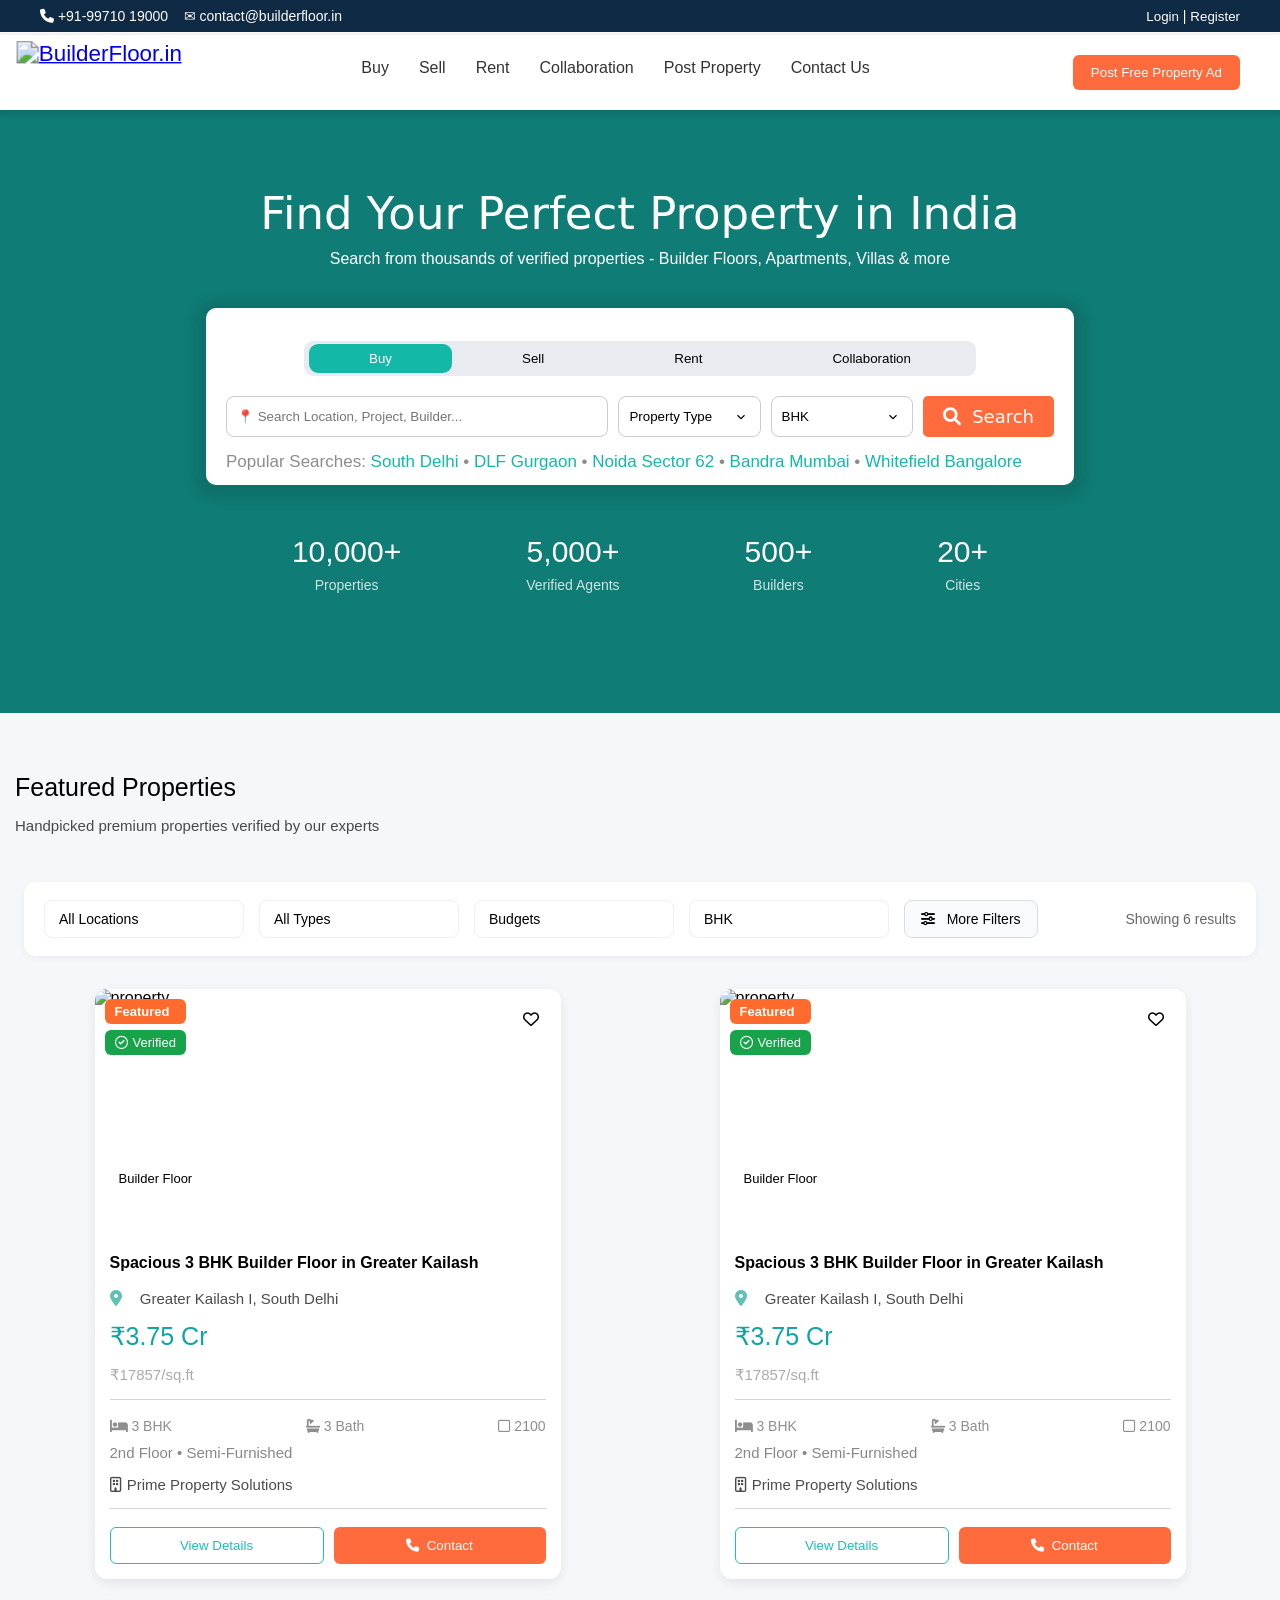
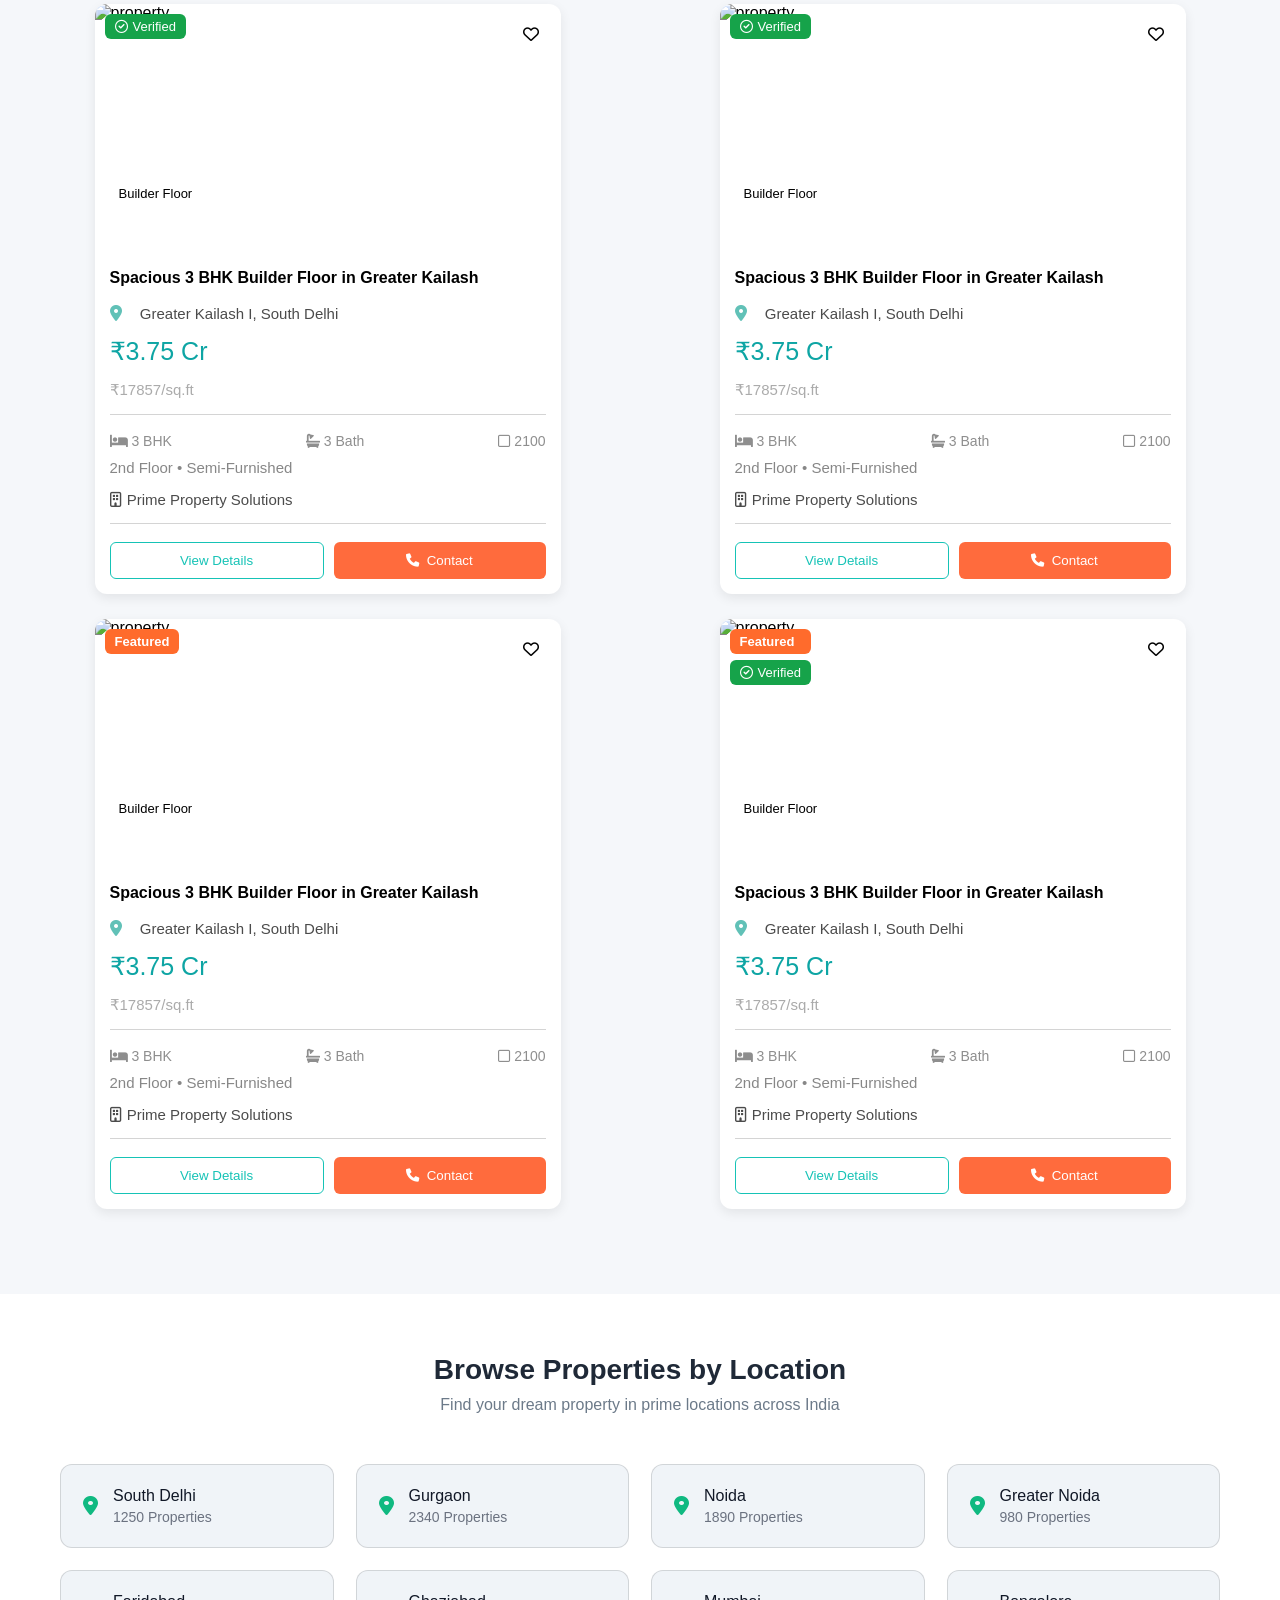
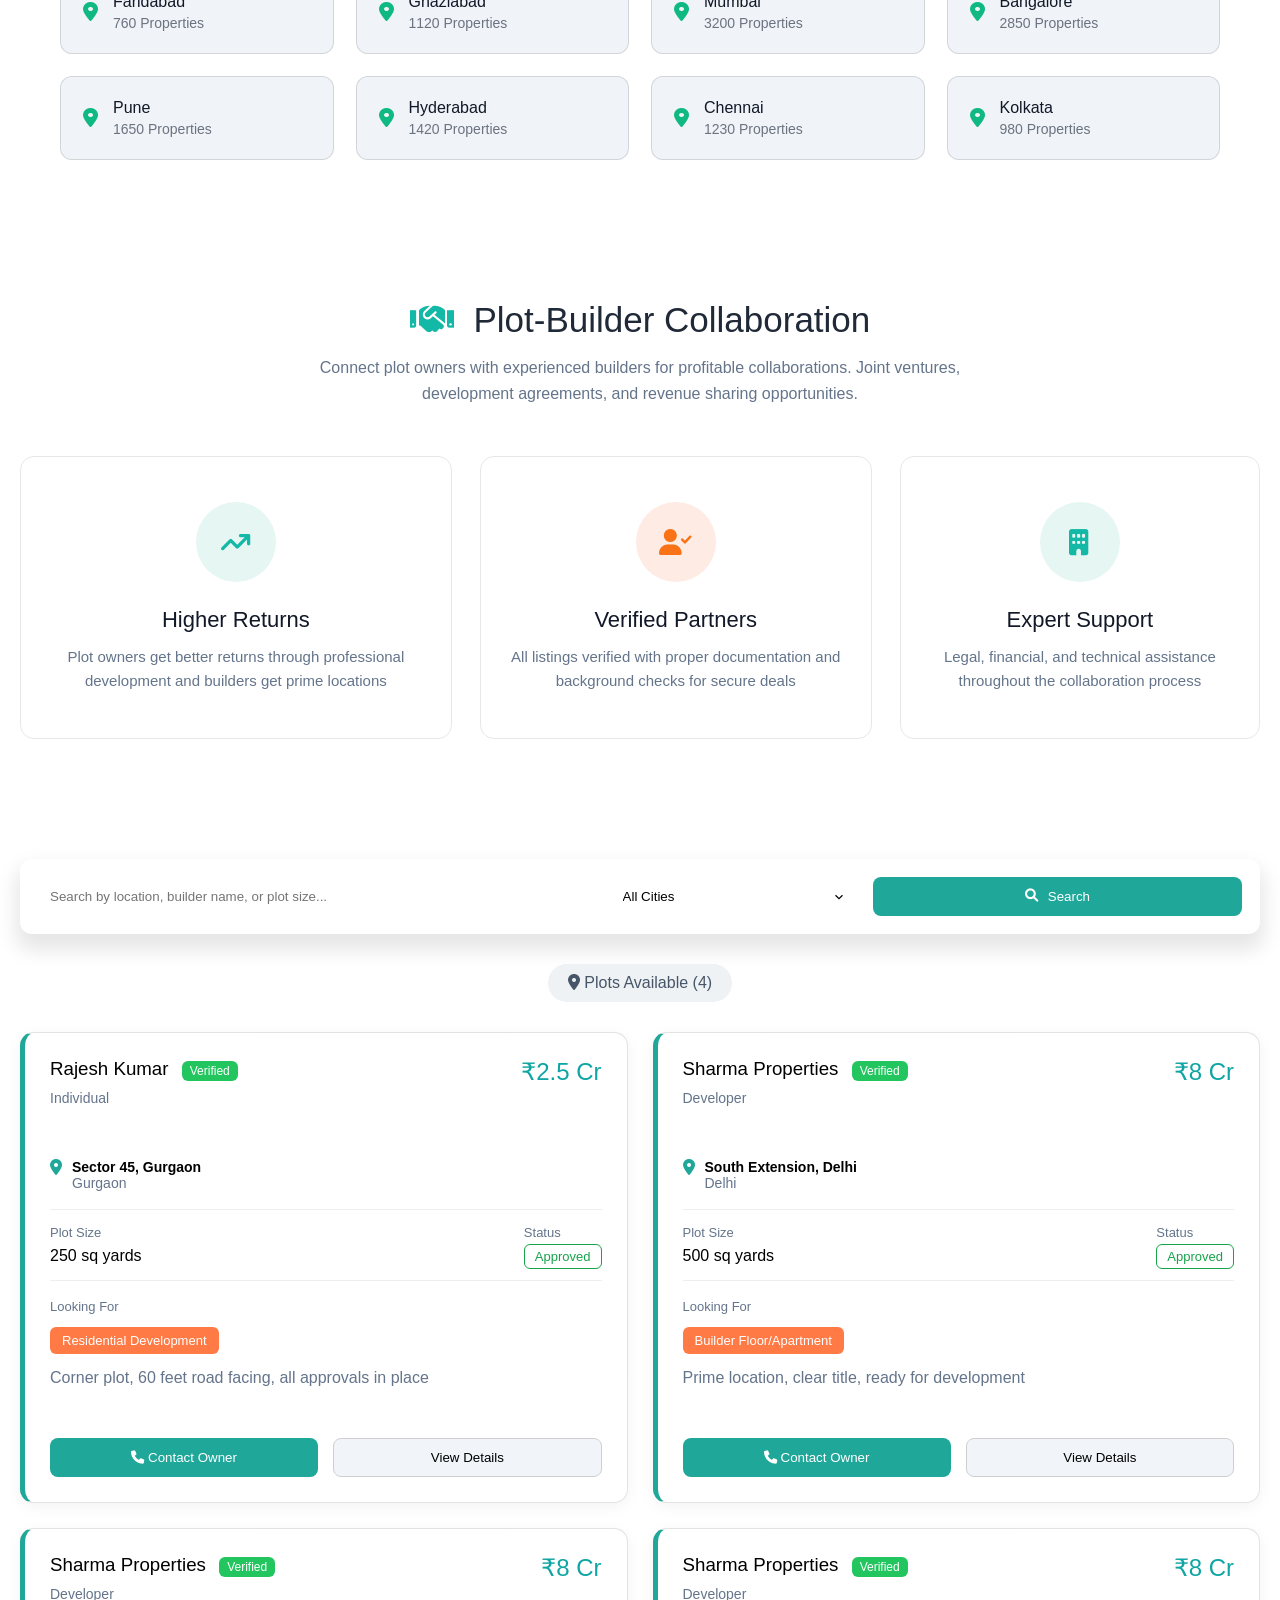
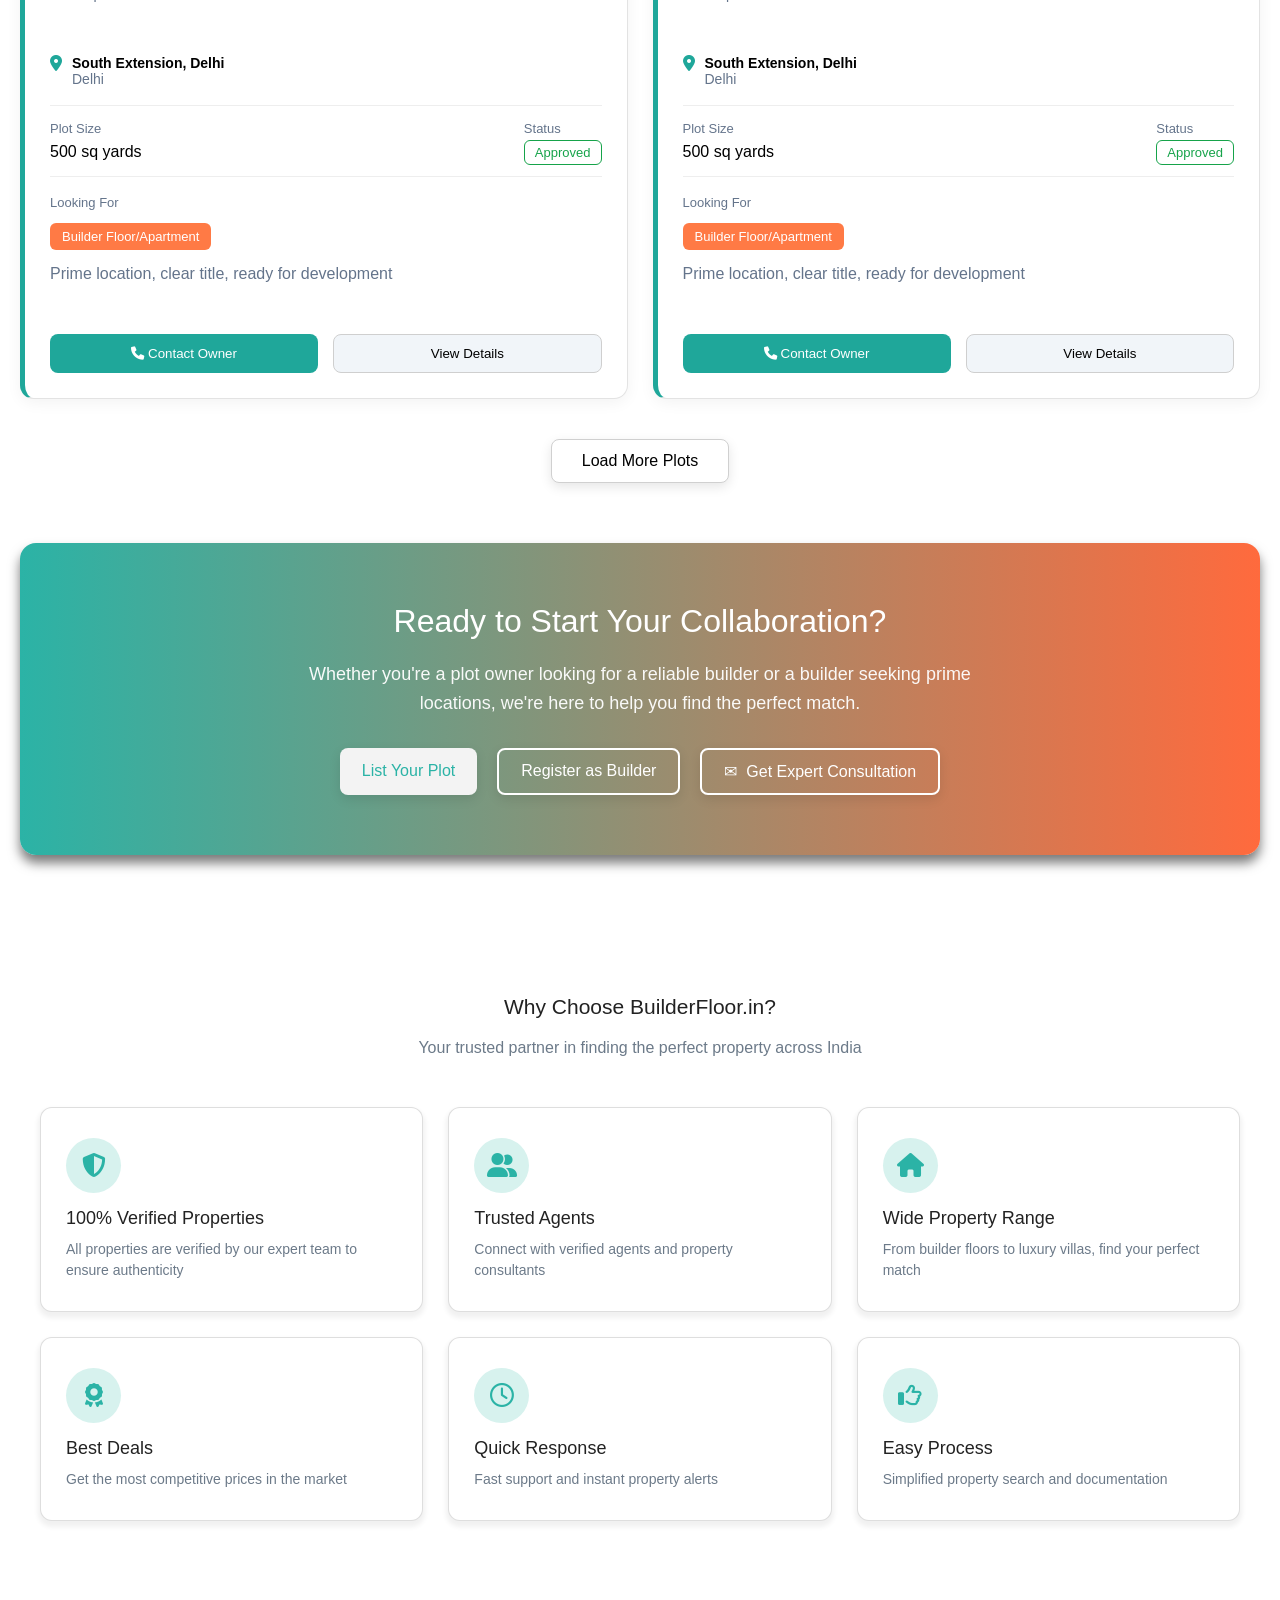
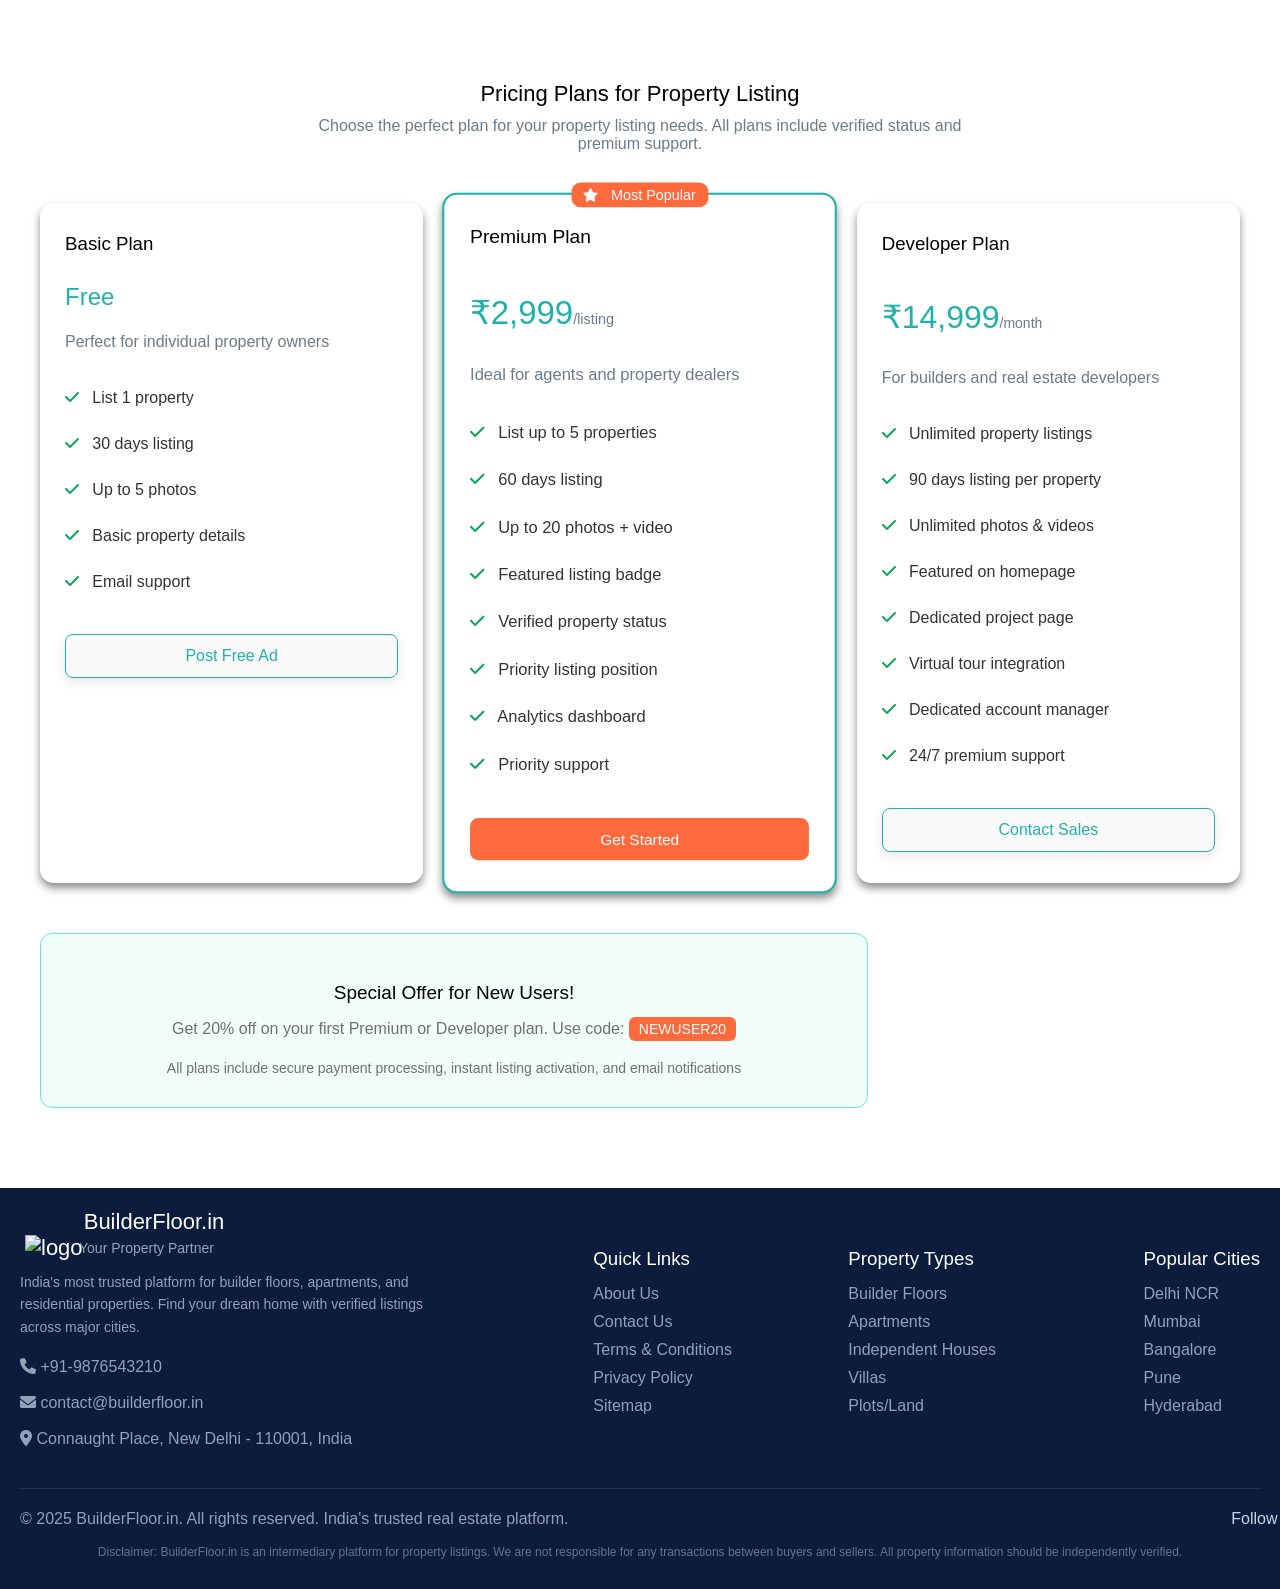
==== commit d176ef47: "Improved Card Styling" ====
--- a/index.html
+++ b/index.html
@@ -3,6 +3,10 @@
   <head>
     <meta charset="UTF-8" />
     <meta name="viewport" content="width=device-width, initial-scale=1.0" />
+    <meta
+      name="google-site-verification"
+      content="j-6w8ZgzKp0VyJtuy6N2YShiGxB1osGA8az1MxS1BZk" />
+    <link rel="icon" href="./assets/images/icon_1.png" type="image/png" />
 
     <link
       rel="stylesheet"
@@ -176,11 +180,19 @@
               src="https://images.unsplash.com/photo-1566073771259-6a8506099945?ixlib=rb-4.0.3&amp;ixid=M3wxMjA3fDB8MHxzZWFyY2h8M3x8aG90ZWxzfGVufDB8fDB8fHww&amp;auto=format&amp;fit=crop&amp;w=800&amp;q=60"
               alt="property" />
 
+            <!-- Top Left Badges -->
+            <div class="badges">
+              <span class="featuredBadge">Featured</span>
+              <span class="verifiedBadge"
+                ><i class="fa-regular fa-circle-check"></i> Verified</span
+              >
+            </div>
+
             <!-- Tag -->
             <span class="tag">Builder Floor</span>
 
             <!-- Heart Icon -->
-            <span class="wishlist">♡</span>
+            <span class="wishlist"><i class="fa-regular fa-heart"></i></span>
           </div>
 
           <div class="card-content">
@@ -194,18 +206,25 @@
             <h2 class="price">₹3.75 Cr</h2>
             <p class="sqft">₹17857/sq.ft</p>
 
+            <hr class="hr-tag" />
+
             <div class="details">
-              <span>🛏 3 BHK</span>
-              <span>🛁 3 Bath</span>
-              <span>📐 2100</span>
-            </div>
-
+              <span><i class="fa-solid fa-bed"></i> 3 BHK</span>
+              <span><i class="fa-solid fa-bath"></i> 3 Bath</span>
+              <span><i class="fa-regular fa-square"></i> 2100</span>
+            </div>
             <p class="extra">2nd Floor • Semi-Furnished</p>
 
-            <p class="builder">🏢 Prime Property Solutions</p>
+            <p class="builder">
+              <i class="fa-regular fa-building"></i> Prime Property Solutions
+            </p>
+
+            <hr class="hr-tag" />
 
             <div class="actions">
-              <button class="view">View Details</button>
+              <button class="view">
+                <a href="">View Details</a>
+              </button>
               <button class="contact">
                 <i class="fa-solid fa-phone"></i>&nbsp; Contact
               </button>
@@ -220,11 +239,19 @@
               src="https://images.unsplash.com/photo-1566073771259-6a8506099945?ixlib=rb-4.0.3&amp;ixid=M3wxMjA3fDB8MHxzZWFyY2h8M3x8aG90ZWxzfGVufDB8fDB8fHww&amp;auto=format&amp;fit=crop&amp;w=800&amp;q=60"
               alt="property" />
 
+            <!-- Top Left Badges -->
+            <div class="badges">
+              <span class="featuredBadge">Featured</span>
+              <span class="verifiedBadge"
+                ><i class="fa-regular fa-circle-check"></i> Verified</span
+              >
+            </div>
+
             <!-- Tag -->
             <span class="tag">Builder Floor</span>
 
             <!-- Heart Icon -->
-            <span class="wishlist">♡</span>
+            <span class="wishlist"><i class="fa-regular fa-heart"></i></span>
           </div>
 
           <div class="card-content">
@@ -238,18 +265,25 @@
             <h2 class="price">₹3.75 Cr</h2>
             <p class="sqft">₹17857/sq.ft</p>
 
+            <hr class="hr-tag" />
+
             <div class="details">
-              <span>🛏 3 BHK</span>
-              <span>🛁 3 Bath</span>
-              <span>📐 2100</span>
-            </div>
-
+              <span><i class="fa-solid fa-bed"></i> 3 BHK</span>
+              <span><i class="fa-solid fa-bath"></i> 3 Bath</span>
+              <span><i class="fa-regular fa-square"></i> 2100</span>
+            </div>
             <p class="extra">2nd Floor • Semi-Furnished</p>
 
-            <p class="builder">🏢 Prime Property Solutions</p>
+            <p class="builder">
+              <i class="fa-regular fa-building"></i> Prime Property Solutions
+            </p>
+
+            <hr class="hr-tag" />
 
             <div class="actions">
-              <button class="view">View Details</button>
+              <button class="view">
+                <a href="">View Details</a>
+              </button>
               <button class="contact">
                 <i class="fa-solid fa-phone"></i>&nbsp; Contact
               </button>
@@ -264,11 +298,18 @@
               src="https://images.unsplash.com/photo-1566073771259-6a8506099945?ixlib=rb-4.0.3&amp;ixid=M3wxMjA3fDB8MHxzZWFyY2h8M3x8aG90ZWxzfGVufDB8fDB8fHww&amp;auto=format&amp;fit=crop&amp;w=800&amp;q=60"
               alt="property" />
 
+            <!-- Top Left Badges -->
+            <div class="badges">
+              <span class="verifiedBadge"
+                ><i class="fa-regular fa-circle-check"></i> Verified</span
+              >
+            </div>
+
             <!-- Tag -->
             <span class="tag">Builder Floor</span>
 
             <!-- Heart Icon -->
-            <span class="wishlist">♡</span>
+            <span class="wishlist"><i class="fa-regular fa-heart"></i></span>
           </div>
 
           <div class="card-content">
@@ -282,18 +323,25 @@
             <h2 class="price">₹3.75 Cr</h2>
             <p class="sqft">₹17857/sq.ft</p>
 
+            <hr class="hr-tag" />
+
             <div class="details">
-              <span>🛏 3 BHK</span>
-              <span>🛁 3 Bath</span>
-              <span>📐 2100</span>
-            </div>
-
+              <span><i class="fa-solid fa-bed"></i> 3 BHK</span>
+              <span><i class="fa-solid fa-bath"></i> 3 Bath</span>
+              <span><i class="fa-regular fa-square"></i> 2100</span>
+            </div>
             <p class="extra">2nd Floor • Semi-Furnished</p>
 
-            <p class="builder">🏢 Prime Property Solutions</p>
+            <p class="builder">
+              <i class="fa-regular fa-building"></i> Prime Property Solutions
+            </p>
+
+            <hr class="hr-tag" />
 
             <div class="actions">
-              <button class="view">View Details</button>
+              <button class="view">
+                <a href="">View Details</a>
+              </button>
               <button class="contact">
                 <i class="fa-solid fa-phone"></i>&nbsp; Contact
               </button>
@@ -308,11 +356,18 @@
               src="https://images.unsplash.com/photo-1566073771259-6a8506099945?ixlib=rb-4.0.3&amp;ixid=M3wxMjA3fDB8MHxzZWFyY2h8M3x8aG90ZWxzfGVufDB8fDB8fHww&amp;auto=format&amp;fit=crop&amp;w=800&amp;q=60"
               alt="property" />
 
+            <!-- Top Left Badges -->
+            <div class="badges">
+              <span class="verifiedBadge"
+                ><i class="fa-regular fa-circle-check"></i> Verified</span
+              >
+            </div>
+
             <!-- Tag -->
             <span class="tag">Builder Floor</span>
 
             <!-- Heart Icon -->
-            <span class="wishlist">♡</span>
+            <span class="wishlist"><i class="fa-regular fa-heart"></i></span>
           </div>
 
           <div class="card-content">
@@ -326,18 +381,25 @@
             <h2 class="price">₹3.75 Cr</h2>
             <p class="sqft">₹17857/sq.ft</p>
 
+            <hr class="hr-tag" />
+
             <div class="details">
-              <span>🛏 3 BHK</span>
-              <span>🛁 3 Bath</span>
-              <span>📐 2100</span>
-            </div>
-
+              <span><i class="fa-solid fa-bed"></i> 3 BHK</span>
+              <span><i class="fa-solid fa-bath"></i> 3 Bath</span>
+              <span><i class="fa-regular fa-square"></i> 2100</span>
+            </div>
             <p class="extra">2nd Floor • Semi-Furnished</p>
 
-            <p class="builder">🏢 Prime Property Solutions</p>
+            <p class="builder">
+              <i class="fa-regular fa-building"></i> Prime Property Solutions
+            </p>
+
+            <hr class="hr-tag" />
 
             <div class="actions">
-              <button class="view">View Details</button>
+              <button class="view">
+                <a href="">View Details</a>
+              </button>
               <button class="contact">
                 <i class="fa-solid fa-phone"></i>&nbsp; Contact
               </button>
@@ -352,11 +414,16 @@
               src="https://images.unsplash.com/photo-1566073771259-6a8506099945?ixlib=rb-4.0.3&amp;ixid=M3wxMjA3fDB8MHxzZWFyY2h8M3x8aG90ZWxzfGVufDB8fDB8fHww&amp;auto=format&amp;fit=crop&amp;w=800&amp;q=60"
               alt="property" />
 
+            <!-- Top Left Badges -->
+            <div class="badges">
+              <span class="featuredBadge">Featured</span>
+            </div>
+
             <!-- Tag -->
             <span class="tag">Builder Floor</span>
 
             <!-- Heart Icon -->
-            <span class="wishlist">♡</span>
+            <span class="wishlist"><i class="fa-regular fa-heart"></i></span>
           </div>
 
           <div class="card-content">
@@ -370,18 +437,25 @@
             <h2 class="price">₹3.75 Cr</h2>
             <p class="sqft">₹17857/sq.ft</p>
 
+            <hr class="hr-tag" />
+
             <div class="details">
-              <span>🛏 3 BHK</span>
-              <span>🛁 3 Bath</span>
-              <span>📐 2100</span>
-            </div>
-
+              <span><i class="fa-solid fa-bed"></i> 3 BHK</span>
+              <span><i class="fa-solid fa-bath"></i> 3 Bath</span>
+              <span><i class="fa-regular fa-square"></i> 2100</span>
+            </div>
             <p class="extra">2nd Floor • Semi-Furnished</p>
 
-            <p class="builder">🏢 Prime Property Solutions</p>
+            <p class="builder">
+              <i class="fa-regular fa-building"></i> Prime Property Solutions
+            </p>
+
+            <hr class="hr-tag" />
 
             <div class="actions">
-              <button class="view">View Details</button>
+              <button class="view">
+                <a href="">View Details</a>
+              </button>
               <button class="contact">
                 <i class="fa-solid fa-phone"></i>&nbsp; Contact
               </button>
@@ -396,11 +470,19 @@
               src="https://images.unsplash.com/photo-1566073771259-6a8506099945?ixlib=rb-4.0.3&amp;ixid=M3wxMjA3fDB8MHxzZWFyY2h8M3x8aG90ZWxzfGVufDB8fDB8fHww&amp;auto=format&amp;fit=crop&amp;w=800&amp;q=60"
               alt="property" />
 
+            <!-- Top Left Badges -->
+            <div class="badges">
+              <span class="featuredBadge">Featured</span>
+              <span class="verifiedBadge"
+                ><i class="fa-regular fa-circle-check"></i> Verified</span
+              >
+            </div>
+
             <!-- Tag -->
             <span class="tag">Builder Floor</span>
 
             <!-- Heart Icon -->
-            <span class="wishlist">♡</span>
+            <span class="wishlist"><i class="fa-regular fa-heart"></i></span>
           </div>
 
           <div class="card-content">
@@ -414,20 +496,27 @@
             <h2 class="price">₹3.75 Cr</h2>
             <p class="sqft">₹17857/sq.ft</p>
 
+            <hr class="hr-tag" />
+
             <div class="details">
-              <span>🛏 3 BHK</span>
-              <span>🛁 3 Bath</span>
-              <span>📐 2100</span>
-            </div>
-
+              <span><i class="fa-solid fa-bed"></i> 3 BHK</span>
+              <span><i class="fa-solid fa-bath"></i> 3 Bath</span>
+              <span><i class="fa-regular fa-square"></i> 2100</span>
+            </div>
             <p class="extra">2nd Floor • Semi-Furnished</p>
 
-            <p class="builder">🏢 Prime Property Solutions</p>
+            <p class="builder">
+              <i class="fa-regular fa-building"></i> Prime Property Solutions
+            </p>
+
+            <hr class="hr-tag" />
 
             <div class="actions">
-              <button class="view">View Details</button>
+              <button class="view">
+                <a href="">View Details</a>
+              </button>
               <button class="contact">
-                <i class="fa-solid fa-phone"></i> &nbsp; Contact
+                <i class="fa-solid fa-phone"></i>&nbsp; Contact
               </button>
             </div>
           </div>
@@ -1088,12 +1177,11 @@
       <div class="footer-container">
         <!-- Left Column -->
         <div class="footer-col left-col">
-          <h2 class="footer-logo">🏢 BuilderFloor.in</h2>
-
-          <p class="tagline">
-            &nbsp;&nbsp;&nbsp;&nbsp;&nbsp;&nbsp;&nbsp;&nbsp;&nbsp;&nbsp;Your
-            Property Partner
-          </p>
+          <h2 class="footer-logo">
+            <img src="./assets/images/icon_2.png" alt="logo" /> BuilderFloor.in
+          </h2>
+
+          <p class="tagline">Your Property Partner</p>
 
           <p class="footer-desc">
             India's most trusted platform for builder floors, apartments, and
--- a/assets/css/style.css
+++ b/assets/css/style.css
@@ -0,0 +1,1867 @@
+* {
+  margin: 0;
+  padding: 0;
+  box-sizing: border-box;
+  font-family: Arial, sans-serif;
+}
+
+body {
+  background: #fff;
+}
+body::-webkit-scrollbar {
+  display: none;
+}
+
+/* Topbar */
+.topbar {
+  background: #0f2a44;
+  color: #fff;
+  padding: 8px 40px;
+  display: flex;
+  justify-content: space-between;
+  font-size: 14px;
+  position: sticky;
+  top: 0;
+  z-index: 1000;
+}
+
+/* Navbar */
+.navbar {
+  display: flex;
+  align-items: center;
+  justify-content: space-between;
+  padding: 15px 40px;
+  background: #fff;
+  position: sticky;
+  top: 35px;
+  z-index: 1000;
+  box-shadow: 0 2px 5px 3px rgba(0, 0, 0, 0.1);
+}
+
+/* LOGO */
+.logo img {
+  height: 45px;
+  display: block;
+  scale: 1.4;
+}
+
+/* MENU */
+.menu {
+  display: flex;
+  list-style: none;
+  gap: 30px;
+  align-items: center;
+  margin: 0;
+  padding: 0;
+}
+
+.menu a {
+  text-decoration: none;
+  color: #333;
+  font-weight: 500;
+  transition: color 0.3s;
+}
+.menu a:hover {
+  color: #0bb4a9;
+}
+.menu li {
+  cursor: pointer;
+  font-weight: 500;
+}
+
+/* BUTTON */
+.post-btn {
+  background: #ff6b3d;
+  color: #fff;
+  border: none;
+  padding: 10px 18px;
+  border-radius: 6px;
+  cursor: pointer;
+  font-weight: 500;
+}
+
+/* Hero */
+.hero {
+  background: #0f7c75;
+  color: #fff;
+  text-align: center;
+  padding: 80px 20px;
+}
+
+.hero h1 {
+  font-size: 45px;
+  margin-bottom: 10px;
+  font-weight: 400;
+  font-family: system-ui;
+}
+
+.hero p {
+  margin-bottom: 40px;
+}
+
+/* Search Box */
+.search-box {
+  background: #fff;
+  color: #000;
+  width: 70%;
+  margin: auto;
+  border-radius: 10px;
+  padding: 33px 20px;
+  box-shadow: 0px 3px 12px 12px rgb(0 0 0 / 9%);
+}
+
+.tabs {
+  display: flex;
+  justify-content: center;
+  background-color: #e8ecf1;
+  padding: 3px 0px;
+  margin: 8px 171px;
+  border-radius: 9px;
+  margin-bottom: 20px;
+  width: min-content;
+  margin: 0 auto 20px auto;
+}
+.tabs a {
+  text-decoration: none;
+  color: #000;
+  font-weight: 500;
+}
+.tabs button {
+  padding: 7px 60px;
+  border: none;
+  background: #e8ecf1;
+  margin: 0 5px;
+  border-radius: 9px;
+  cursor: pointer;
+  transition: 0.3s;
+}
+.tabs button:active {
+  background: #14b8a6;
+  color: #fff;
+}
+
+#Buy-active {
+  background: #14b8a6;
+  color: #fff;
+}
+
+/* Inputs */
+.inputs {
+  display: flex;
+  gap: 10px;
+  margin-bottom: 15px;
+}
+
+.inputs input,
+.inputs select {
+  flex: 1;
+  padding: 10px;
+  border: 1px solid #ccc;
+  border-radius: 8px;
+}
+select {
+  appearance: none; /* remove default arrow */
+  -webkit-appearance: none;
+  -moz-appearance: none;
+
+  width: 100%;
+  padding: 12px 40px 12px 12px; /* space for arrow */
+
+  border: 1px solid #ccc;
+  border-radius: 10px;
+  background-color: white;
+
+  /* custom arrow */
+  background-image: url("data:image/svg+xml;utf8,\
+  <svg xmlns='http://www.w3.org/2000/svg' width='14' height='14' viewBox='0 0 24 24' fill='none' stroke='black' stroke-width='2'><polyline points='6 9 12 15 18 9'/></svg>");
+
+  background-repeat: no-repeat;
+  background-position: right 12px center;
+  background-size: 14px;
+}
+
+.inputs input {
+  flex: 3;
+}
+
+option:hover {
+  background-color: orange;
+  color: white;
+}
+select {
+  padding: 10px;
+  border-radius: 8px;
+  border: 1px solid #ccc;
+}
+.search-btn {
+  background: #ff6b3d;
+  color: #fff;
+  border: none;
+  padding: 10px 20px;
+  border-radius: 5px;
+  font-size: 18px;
+  font-family: system-ui;
+}
+
+/* Popular */
+.popular {
+  font-size: 17px;
+  color: rgb(0 0 0 / 45%);
+  position: absolute;
+}
+
+.popular span {
+  color: #14b8a6;
+  cursor: pointer;
+}
+
+/* Stats */
+.stats {
+  display: flex;
+  justify-content: center;
+  margin-top: 50px;
+  gap: 125px;
+}
+
+.stats h2 {
+  font-size: 30px;
+  font-weight: 100;
+  margin-bottom: 8px;
+}
+
+.stats p {
+  font-size: 14px;
+  opacity: 0.8;
+}
+
+/* /////////////////////Featured Properties////////////////////////////////////////// */
+.featured {
+  padding: 60px 15px;
+  background: #f5f7fa;
+}
+
+.featured h2 {
+  margin-bottom: 15px;
+  font-size: 25px;
+  font-weight: 400;
+}
+.featured p {
+  margin-bottom: 15px;
+  font-size: 15px;
+  font-weight: 400;
+  opacity: 0.7;
+}
+
+/* Grid */
+.property-grid {
+  display: flex;
+  flex-wrap: wrap;
+  justify-content: space-around;
+  grid-template-columns: repeat(auto-fit, minmax(300px, 1fr));
+}
+
+/* Card */
+.card {
+  background: #fff;
+  border-radius: 12px;
+  overflow: hidden;
+  box-shadow: 0 4px 12px rgba(0, 0, 0, 0.08);
+  transition: 0.3s;
+  width: 466px;
+  margin-bottom: 25px;
+}
+
+/* Image */
+.card img {
+  width: 100%;
+  height: 220px;
+  object-fit: cover;
+}
+
+/* Content */
+.card-body {
+  padding: 15px;
+}
+
+.tag {
+  font-size: 13px;
+  color: #777;
+  margin-bottom: 5px;
+}
+
+.card-body h3 {
+  font-size: 18px;
+  margin-bottom: 8px;
+}
+
+.location {
+  font-size: 14px;
+  color: #555;
+  margin-bottom: 10px;
+}
+
+.price {
+  color: #0f7c75;
+  font-size: 22px;
+  font-weight: bold;
+}
+/* Section */
+.filter-section {
+  padding: 33px 9px;
+  background: #f5f7fa;
+  margin-inline: auto;
+  margin-block: auto;
+}
+
+/* Bar */
+.filter-bar {
+  background: #fff;
+  padding: 18px 20px;
+  border-radius: 12px;
+  display: flex;
+  justify-content: space-between;
+  align-items: center;
+  box-shadow: 0 2px 8px rgba(0, 0, 0, 0.05);
+}
+
+/* Left Filters */
+.filters {
+  display: flex;
+  gap: 15px;
+  align-items: center;
+}
+
+/* Dropdowns */
+.filters select {
+  padding: 10px 14px;
+
+  border-radius: 8px;
+  font-size: 14px;
+  background: #fff;
+  cursor: pointer;
+  border: 1px solid #f1efef;
+  flex: 1;
+  width: 200px;
+}
+
+/* More Filters Button */
+.more-filters {
+  padding: 10px 16px;
+  border: 1px solid #ddd;
+  border-radius: 8px;
+  background: #f9fafb;
+  cursor: pointer;
+  font-size: 14px;
+  transition: 0.2s;
+}
+
+.more-filters:hover {
+  background: #ff6b3d;
+  color: #fff;
+}
+
+/* Right Text */
+.results {
+  font-size: 14px;
+  color: #666;
+}
+
+.property-card {
+  width: 350px;
+  background: #fff;
+  border-radius: 12px;
+  overflow: hidden;
+  box-shadow: 0 4px 12px rgba(0, 0, 0, 0.08);
+  transition: 0.3s;
+}
+
+/* Image Box */
+.image-box {
+  position: relative;
+
+  overflow: hidden;
+}
+
+.image-box img {
+  width: 100%;
+  height: 220px;
+  object-fit: cover;
+  display: block;
+  transition: transform 0.7s ease;
+}
+
+.image-box:hover img {
+  transform: scale(1.1);
+}
+
+/* Badges (Top Left) */
+.badges {
+  position: absolute;
+  top: 10px;
+  left: 10px;
+  display: flex;
+  flex-direction: column;
+  gap: 6px;
+}
+
+.featuredBadge {
+  background: #ff6b2c;
+  color: white;
+  padding: 5px 10px;
+  border-radius: 6px;
+  font-size: 13px;
+  font-weight: 600;
+}
+
+.verifiedBadge {
+  background: #16a34a;
+  color: white;
+  padding: 5px 10px;
+  border-radius: 6px;
+  font-size: 13px;
+  display: flex;
+  align-items: center;
+  gap: 5px;
+}
+
+/* Bottom Tag */
+.tag {
+  position: absolute;
+  bottom: 12px;
+  left: 12px;
+  background: #ffffff;
+  padding: 6px 12px;
+  border-radius: 20px;
+  font-size: 13px;
+  color: #000000;
+}
+
+/* Wishlist */
+.wishlist {
+  position: absolute;
+  top: 12px;
+  right: 12px;
+  background: #fff;
+  height: 35px;
+  width: 35px;
+  border-radius: 50%;
+  display: flex;
+  align-items: center;
+  justify-content: center;
+  cursor: pointer;
+}
+
+.wishlist i {
+  font-size: 16px;
+  color: black;
+  transition: 0.3s;
+}
+
+.wishlist.active i {
+  color: red;
+}
+
+/* Content */
+.card-content {
+  padding: 15px;
+  padding-top: 45px;
+}
+
+.card-content h3 {
+  font-size: 16px;
+  margin-bottom: 8px;
+}
+
+.location {
+  color: #666;
+  font-size: 14px;
+  margin-bottom: 10px;
+}
+
+.price {
+  color: #0f7c75;
+  font-size: 22px;
+  margin-bottom: 4px;
+}
+
+.sqft {
+  font-size: 13px;
+  color: #888;
+  margin-bottom: 10px;
+}
+
+/* Details */
+.details {
+  display: flex;
+  justify-content: space-between;
+  font-size: 14px;
+  margin-bottom: 10px;
+}
+.details span {
+  color: #8e8e8e;
+}
+
+.fa-building {
+  margin-right: 2px;
+}
+/* Extra */
+.extra {
+  font-size: 14px;
+  color: #555;
+  margin-bottom: 8px;
+}
+
+.builder {
+  font-size: 14px;
+  color: #000000;
+  margin-bottom: 12px;
+}
+
+.hr-tag {
+  border: none;
+  border-top: 1px solid #d4d4d4;
+  margin-bottom: 18px;
+}
+
+/* Buttons */
+.actions {
+  display: flex;
+  gap: 10px;
+}
+
+.view {
+  flex: 1;
+  padding: 10px;
+  border: 1px solid #16c3b6;
+  color: #16c3b6;
+  background: transparent;
+  border-radius: 6px;
+  cursor: pointer;
+}
+.view a {
+  text-decoration: none;
+  color: inherit;
+  display: block;
+  width: 100%;
+  height: 100%;
+}
+.view:hover {
+  background: #16c3b6;
+  color: #fff;
+  transition: 0.3s;
+}
+
+.contact {
+  flex: 1;
+  padding: 10px;
+  border: none;
+  background: #ff6b3d;
+  color: #fff;
+  border-radius: 6px;
+  cursor: pointer;
+}
+
+/* ///////////////////////property-location///////////////////////////////////// */
+/* Section */
+.location-section {
+  max-width: 1200px;
+  margin: auto;
+  padding: 60px 20px;
+  text-align: center;
+}
+
+.location-section h2 {
+  font-size: 28px;
+  margin-bottom: 10px;
+  color: #1f2937;
+}
+
+.subtitle {
+  color: #6b7280;
+  margin-bottom: 40px;
+}
+
+/* Grid */
+.location-grid {
+  display: grid;
+  grid-template-columns: repeat(auto-fit, minmax(260px, 1fr));
+  gap: 22px;
+}
+
+/* Card */
+.loc-card {
+  background: #f0f4f8;
+  padding: 22px;
+  border-radius: 12px;
+  display: flex;
+  align-items: center;
+  gap: 15px;
+  cursor: pointer;
+
+  transition: all 0.35s ease;
+  border: 1px solid #00000021;
+}
+
+/* Icon */
+.loc-card i {
+  font-size: 20px;
+  color: #10b981;
+  transition: 0.3s;
+}
+
+/* Text */
+.loc-card h3 {
+  font-size: 16px;
+  color: #111827;
+  font-weight: 100;
+}
+
+.loc-card p {
+  font-size: 14px;
+  color: #6b7280;
+  margin-top: 4px;
+}
+
+.loc_info {
+  display: flex;
+  flex-direction: column;
+
+  align-items: flex-start;
+}
+
+/* ✅ Hover Effect */
+.loc-card:hover {
+  background: #0f7c75;
+  transform: translateY(-5px);
+  box-shadow: 0 10px 25px rgba(0, 0, 0, 0.15);
+}
+
+/* Change text color on hover */
+.loc-card:hover h3,
+.loc-card:hover p {
+  color: #fff;
+}
+
+/* Change icon color */
+.loc-card:hover i {
+  color: #fff;
+}
+/* ////////////////////////////////Plot-Builder Collaboration/////////////////////////////////////////////////////////////////////// */
+/* Section */
+.collaboration {
+  padding: 80px 20px;
+}
+
+.container {
+  max-width: 100%;
+  text-align: center;
+}
+
+/* Header */
+.section-header h2 {
+  font-size: 35px;
+  color: #1f2937;
+  font-weight: 400;
+}
+
+.section-header h2 i {
+  color: #14b8a6;
+  margin-right: 10px;
+}
+
+.section-header p {
+  margin-top: 15px;
+  color: #64748b;
+  max-width: 700px;
+  margin-left: auto;
+  margin-right: auto;
+  line-height: 1.6;
+}
+
+/* Cards Grid */
+.card-wrapper {
+  margin-top: 50px;
+  display: flex;
+
+  gap: 28px;
+}
+
+/* Card */
+.feature-card {
+  background: #ffffff;
+  border-radius: 14px;
+  padding: 45px 30px;
+  border: 1px solid #e5e7eb;
+  transition: all 0.35s ease;
+}
+
+/* Hover Effect */
+.feature-card:hover {
+  transform: translateY(-8px);
+  box-shadow: 0 12px 30px rgba(0, 0, 0, 0.08);
+}
+
+/* Icon Circle */
+.icon-circle {
+  width: 80px;
+  height: 80px;
+  border-radius: 50%;
+  display: flex;
+  align-items: center;
+  justify-content: center;
+  margin: 0 auto 25px auto;
+  font-size: 26px;
+}
+
+/* Circle Colors */
+.green {
+  background: #e6f6f3;
+  color: #14b8a6;
+}
+
+.orange {
+  background: #fdebe4;
+  color: #f97316;
+}
+
+.teal {
+  background: #e6f6f3;
+  color: #14b8a6;
+}
+
+/* Text */
+.feature-card h3 {
+  font-size: 22px;
+  margin-bottom: 12px;
+  color: #111827;
+  font-weight: unset;
+}
+
+.feature-card p {
+  color: #64748b;
+  line-height: 1.6;
+  font-size: 15px;
+}
+
+/* ////////////////////////////////Plot-- Section/////////////////////////////////////////////////////////////////////// */
+
+/* Container */
+.plot-container {
+  max-width: 100%;
+  margin: auto;
+  padding: 40px 20px;
+}
+
+/* SEARCH */
+.plot-search-box {
+  background: #fff;
+  padding: 18px;
+  border-radius: 12px;
+  display: flex;
+  gap: 15px;
+  box-shadow: 0px 12px 20px 4px rgb(0 0 0 / 10%);
+
+  width: 100%; /* increase width */
+}
+
+.plot-search-box input {
+  flex: 3;
+  padding: 12px;
+  border: none;
+  border-radius: 8px;
+}
+
+.plot-search-box select {
+  padding: 12px 80px;
+  border-radius: 8px;
+  border: none;
+  flex: 1;
+}
+
+.plot-search-btn {
+  background: #1fa79a;
+  color: #fff;
+  border: none;
+  padding: 12px 152px;
+  border-radius: 8px;
+  cursor: pointer;
+  display: flex;
+  gap: 10px;
+}
+
+/* Result count */
+.result-count {
+  margin: 30px auto;
+  width: max-content;
+  background: #eef2f4;
+  padding: 10px 20px;
+  border-radius: 25px;
+  color: #475569;
+}
+
+/* GRID */
+.plot-grid {
+  display: grid;
+  grid-template-columns: repeat(auto-fit, minmax(500px, 1fr));
+  gap: 25px;
+}
+
+/* CARD */
+.plot-card {
+  background: #fff;
+  border-radius: 14px;
+  padding: 25px;
+  border: 1px solid #0000001c;
+  border-left: 5px solid #1fa79a;
+  box-shadow: 0 4px 15px rgba(0, 0, 0, 0.05);
+}
+
+.plot-card:hover {
+  box-shadow: 0 10px 25px rgba(0, 0, 0, 0.15);
+  transition: all;
+}
+
+/* Top */
+.card-top {
+  display: flex;
+  justify-content: space-between;
+  align-items: flex-start;
+}
+.card-top h3 {
+  font-weight: 100;
+  margin-bottom: 10px;
+}
+.price {
+  color: #0ea5a4;
+  font-size: 24px;
+  font-weight: 500;
+}
+
+.type {
+  color: #64748b;
+  font-size: 14px;
+  margin-bottom: 35px;
+}
+
+/* Verified badge */
+.verified {
+  background: #22c55e;
+  color: #fff;
+  padding: 3px 8px;
+  border-radius: 6px;
+  font-size: 12px;
+  margin-left: 8px;
+}
+
+/* Location */
+.location {
+  display: flex;
+  gap: 10px;
+  margin: 18px 0;
+  color: #000000;
+}
+.location i {
+  color: #1fa79a;
+  font-size: 16px;
+}
+
+.location p {
+  color: #64748b;
+}
+/* Info row */
+.info-row {
+  display: flex;
+  justify-content: space-between;
+  border-top: 1px solid #eee;
+  border-bottom: 1px solid #eee;
+  padding: 15px 0;
+}
+.info-row strong {
+  font-weight: 100;
+}
+
+.plot-label {
+  font-size: 13px;
+  color: #64748b;
+  margin-bottom: 7px;
+}
+
+/* Status */
+.status {
+  padding: 4px 10px;
+  border-radius: 6px;
+  font-size: 13px;
+}
+
+.approved {
+  color: #16a34a;
+  border: 1px solid #16a34a;
+}
+
+/* Tag */
+.plot-tag {
+  display: inline-block;
+  background: #ff7a45;
+  color: #fff;
+  padding: 6px 12px;
+  border-radius: 6px;
+  margin-top: 6px;
+  font-size: 13px;
+}
+
+/* Description */
+.desc {
+  margin: 15px 0;
+  color: #64748b;
+}
+
+/* Buttons */
+.plot-actions {
+  display: flex;
+  gap: 15px;
+}
+
+.plot-contact {
+  flex: 1;
+  background: #1fa79a;
+  color: #fff;
+  border: none;
+  padding: 12px;
+  border-radius: 8px;
+  cursor: pointer;
+  height: min-content;
+}
+.plot-details:hover {
+  background: #ff6b35;
+  color: #ffffff;
+  transition: all 0.3s ease;
+}
+
+.plot-details {
+  flex: 1;
+  background: #f1f5f9;
+  border: 1px solid #cfcfcf;
+
+  padding: 11px;
+  border-radius: 8px;
+  cursor: pointer;
+}
+
+.load-more-plots {
+  display: flex;
+  align-items: center;
+  justify-content: center;
+}
+
+.load-more-plots button {
+  background: #ffffff;
+  color: #000000;
+  border: 1px solid #d0d0d0;
+  padding: 12px 30px;
+  border-radius: 8px;
+  cursor: pointer;
+}
+
+.load-more-plots button:hover {
+  background: #ff7a45;
+  color: #fff;
+  transition: all 0.3s ease;
+}
+/* ////////////////////////////Cta-- Section///////////////////////////////////////////////////////////////////////  */
+
+.cta-section {
+  padding: 60px 20px;
+  display: flex;
+  justify-content: center;
+  width: 100%;
+}
+
+.cta-container {
+  width: 100%;
+
+  padding: 60px 40px;
+  border-radius: 16px;
+  text-align: center;
+  color: #fff;
+  box-shadow: 0px 8px 12px rgb(0 0 0 / 53%);
+
+  background: linear-gradient(90deg, #2bb3a6, #ff6a3d);
+}
+
+/* Heading */
+.cta-container h2 {
+  font-size: 32px;
+  margin-bottom: 20px;
+  font-weight: 100;
+}
+
+/* Paragraph */
+.cta-container p {
+  font-size: 18px;
+  max-width: 700px;
+  margin: 0 auto 30px;
+  line-height: 1.6;
+  opacity: 0.95;
+}
+
+/* Buttons container */
+.cta-buttons {
+  display: flex;
+  justify-content: center;
+  gap: 20px;
+  flex-wrap: wrap;
+}
+
+/* Base button */
+.btn {
+  padding: 12px 22px;
+  border-radius: 8px;
+  font-size: 16px;
+  text-decoration: none;
+  display: inline-flex;
+  align-items: center;
+  gap: 8px;
+  transition: 0.3s ease;
+  box-shadow: 0 4px 12px rgba(0, 0, 0, 0.1);
+}
+
+/* Light button */
+.btn-light {
+  background: #f3f3f3;
+  color: #2bb3a6;
+}
+
+.btn-light:hover {
+  background: #e5e5e5;
+}
+
+/* Outline button */
+.btn-outline {
+  border: 2px solid #fff;
+  color: #fff;
+}
+
+.btn-outline:hover {
+  background: #fff;
+  color: #1fa79a;
+}
+
+/* ///////////////////////////////Why-section////////////////////////////////////////////// */
+/* Section */
+.why-section {
+  background: #ffffff;
+  padding: 80px 20px;
+  text-align: center;
+}
+
+/* Container */
+.why-container {
+  max-width: 1200px;
+  margin: auto;
+}
+
+/* Heading */
+.why-section h2 {
+  font-size: 21px;
+  margin-bottom: 20px;
+  color: #222;
+  font-weight: 500;
+}
+
+/* Subtitle */
+.subtitle {
+  color: #6c7a89;
+  font-size: 16px;
+  margin-bottom: 50px;
+}
+
+/* Grid */
+.why-grid {
+  display: grid;
+  grid-template-columns: repeat(3, 1fr);
+  gap: 25px;
+}
+
+/* Card */
+.why-card {
+  background: #fff;
+  padding: 30px 25px;
+  border-radius: 12px;
+  text-align: left;
+  box-shadow: 0 4px 5px 2px rgba(0, 0, 0, 0.06);
+  transition: 0.3s ease;
+  border: 1px solid #00000021;
+}
+
+.why-card:hover {
+  box-shadow: 0px 0px 10px 4px rgb(0 0 0 / 21%);
+}
+
+/* Icon circle */
+.why-icon {
+  width: 55px;
+  height: 55px;
+  background: #d7f2ee;
+  color: #2bb3a6;
+  border-radius: 50%;
+  display: flex;
+  align-items: center;
+  justify-content: center;
+  font-size: 24px;
+  margin-bottom: 15px;
+}
+
+/* Card title */
+.why-card h3 {
+  font-size: 18px;
+  margin-bottom: 10px;
+  color: #222;
+  font-weight: 400;
+}
+
+/* Card text */
+.why-card p {
+  font-size: 14px;
+  color: #6c7a89;
+  line-height: 1.5;
+}
+
+/* ////////////////////////////////////////Pricing-Section/////////////////////////////////////////////////////////////// */
+/* Section */
+.pricing-section {
+  background: #ffffff;
+  padding: 80px 20px;
+  text-align: center;
+}
+
+.pricing-container {
+  max-width: 1200px;
+  margin: auto;
+}
+
+/* Heading */
+.pricing-section h2 {
+  font-size: 22px;
+  font-weight: 400;
+  margin-bottom: 10px;
+}
+
+.subtitle {
+  color: #6c7a89;
+  margin-bottom: 50px;
+}
+
+/* Grid */
+.pricing-grid {
+  display: grid;
+  grid-template-columns: repeat(3, 1fr);
+  gap: 25px;
+}
+.pricing-card h3 {
+  font-weight: 100;
+  margin-bottom: 10px;
+}
+
+/* Card */
+.pricing-card {
+  background: #fff;
+  padding: 30px 25px;
+  border-radius: 14px;
+  text-align: left;
+  box-shadow: 0 5px 8px 0px rgb(0 0 0 / 46%);
+  position: relative;
+}
+
+/* Featured */
+.pricing-featured {
+  border: 2px solid #20b2aa;
+  transform: scale(1.03);
+}
+
+/* Badge */
+.badge {
+  position: absolute;
+  top: -12px;
+  left: 50%;
+  transform: translateX(-50%);
+  background: #ff6a3d;
+  color: #fff;
+  padding: 4px 12px;
+  font-size: 14px;
+  border-radius: 9px;
+}
+.fa-star {
+  font-size: 13px;
+}
+.fa-check {
+  color: #0ea55a;
+}
+/* Price */
+.pricing-price {
+  font-size: 32px;
+  color: #20b2aa;
+  margin: 15px 0;
+}
+
+.pricing-price span {
+  font-size: 14px;
+  color: #6c7a89;
+}
+
+.free {
+  color: #20b2aa;
+}
+
+/* Description */
+.pricing-desc {
+  color: #6c7a89;
+  margin-bottom: 20px;
+}
+
+/* List */
+ul {
+  list-style: none;
+  padding: 0;
+  margin-bottom: 25px;
+}
+
+ul li {
+  margin-bottom: 10px;
+  color: #333;
+}
+
+/* Buttons */
+.pricing-btn {
+  width: 100%;
+  padding: 12px;
+  border-radius: 8px;
+  border: none;
+  cursor: pointer;
+  font-size: 15px;
+  transition: 0.3s;
+}
+
+.pricing-btn {
+  background: #ff6a3d;
+  color: #fff;
+}
+
+.pricing-btn:hover {
+  background: #e85c2f;
+}
+
+.pricing-btn .outline {
+  border: 1.5px solid #20b2aa;
+  background: transparent;
+  color: #20b2aa;
+}
+
+.pricing-btn.outline:hover {
+  background: #20b2aa;
+  color: #fff;
+}
+
+.basic-pricing-btn {
+  border: 1.5px solid #20b2aa;
+  color: #20b2aa;
+  background: #9c92920f;
+  width: 100%;
+  justify-content: center;
+}
+.basic-pricing-btn:hover {
+  background: #20b2aa;
+  color: #fff;
+}
+
+.pricing-card-other:hover {
+  box-shadow: 0px 0px 10px 4px rgb(0 0 0 / 21%);
+  /* border: 1px solid #20b2aa; */
+}
+/* Offer Box */
+.offer-box {
+  margin-top: 50px;
+  padding: 30px;
+  background: #f0fdfa;
+  border-radius: 12px;
+  width: 69%;
+  justify-self: center;
+  border: 1px solid #6be7cb;
+}
+
+.offer-box h4 {
+  margin-bottom: 16px;
+  font-size: 19px;
+  font-weight: 300;
+}
+
+.offer-box p {
+  margin-bottom: 21px;
+  color: #727070;
+}
+.offer-box small {
+  color: #727070;
+  font-size: 14px;
+}
+
+.code {
+  background: #ff6a3d;
+  color: #fff;
+  padding: 4px 10px;
+  border-radius: 6px;
+  font-size: 14px;
+}
+
+/* /////////////////////////Footer/////////////////////////////////////////////////////////////////////////////// */
+/* Footer */
+.footer {
+  background: #0b1c3d;
+  color: #cbd5e1;
+  padding: 60px 20px 30px;
+  position: relative;
+  display: grid;
+  grid-auto-flow: row;
+  justify-content: space-between;
+}
+
+/* Container */
+.footer-container {
+  max-width: 1300px;
+  margin: auto;
+  display: grid;
+  grid-template-columns: 2fr 1fr 1fr 1fr;
+  gap: 40px;
+  justify-content: center;
+  align-items: start;
+  justify-items: end;
+}
+
+/* Logo */
+.footer-logo {
+  color: #fff;
+  font-size: 22px;
+  margin-bottom: 5px;
+  font-weight: 100;
+  margin-top: -39px;
+}
+.footer-logo img {
+  position: relative;
+
+  top: 26px;
+  left: 5px;
+}
+
+.tagline {
+  color: #94a3b8;
+  font-size: 14px;
+  margin-bottom: 15px;
+  position: relative;
+  left: 59px;
+}
+
+/* Description */
+.footer-desc {
+  font-size: 14px;
+  margin-bottom: 20px;
+  line-height: 1.6;
+}
+
+/* Columns */
+.left-col {
+  left: 20px;
+}
+.left-col {
+  color: #90a1b9;
+}
+
+.footer-col h3 {
+  color: #fff;
+  margin-bottom: 15px;
+  font-weight: 100;
+}
+
+.footer-col ul {
+  list-style: none;
+  padding: 0;
+}
+
+.footer-col ul li {
+  margin-bottom: 10px;
+}
+
+.footer-col ul li a {
+  color: #90a1b9;
+  text-decoration: none;
+  transition: 0.3s;
+}
+
+.footer-col ul li a:hover {
+  color: #ff6b3d;
+}
+
+/* Bottom */
+.footer-bottom {
+  border-top: 1px solid rgba(255, 255, 255, 0.1);
+  margin-top: 40px;
+  padding-top: 20px;
+  display: flex;
+  justify-content: space-between;
+  align-items: center;
+  flex-wrap: wrap;
+}
+.footer-bottom p {
+  color: #90a1b9;
+  font-size: 16px;
+}
+
+/* Social */
+.social {
+  display: flex;
+  align-items: center;
+  gap: 16px;
+  position: relative;
+  right: -171px;
+}
+
+.social a {
+  font-size: 18px;
+  color: #cbd5e1;
+  transition: 0.3s;
+}
+
+.social a:hover {
+  color: #ff6b3d;
+}
+
+/* Disclaimer */
+.disclaimer {
+  margin-top: 15px;
+  font-size: 12px;
+  color: #62748e;
+  text-align: center;
+}
+
+/* Cookie Button */
+.cookie-btn {
+  position: absolute;
+  left: 20px;
+  bottom: 20px;
+  background: #1e293b;
+  color: #fff;
+  border: none;
+  padding: 10px 14px;
+  border-radius: 6px;
+  font-size: 12px;
+  cursor: pointer;
+}
+
+.cookie-btn:hover {
+  background: #334155;
+}
+
+/* Responsive */
+@media (max-width: 992px) {
+  .footer-container {
+    grid-template-columns: repeat(2, 1fr);
+  }
+}
+
+@media (max-width: 600px) {
+  .footer-container {
+    grid-template-columns: 1fr;
+  }
+
+  .footer-bottom {
+    flex-direction: column;
+    gap: 10px;
+    text-align: center;
+  }
+
+  .cookie-btn {
+    position: static;
+    margin-top: 15px;
+  }
+}
+
+.right a {
+  text-decoration: none;
+  color: #ffffff;
+}
+
+/* ------------------------------------------------------------------------------------------------------- */
+/* OVERLAY */
+.login-modal {
+  position: fixed;
+  top: 0;
+  left: 0;
+  width: 100%;
+  height: 100%;
+  background: rgba(0, 0, 0, 0.4);
+  display: flex;
+  align-items: center;
+  justify-content: center;
+  z-index: 1000;
+  transition: 1s;
+}
+.login-modal {
+  display: none;
+}
+/* BOX */
+.login-box {
+  background: #fff;
+  width: 400px;
+  max-width: 90%;
+  padding: 25px 30px;
+  border-radius: 10px;
+  text-align: center;
+  position: relative;
+}
+
+.register-modal {
+  position: fixed;
+  top: 0;
+  left: 0;
+  width: 100%;
+  height: 100%;
+  background: rgba(0, 0, 0, 0.4);
+  display: flex;
+  align-items: center;
+  justify-content: center;
+  z-index: 1000;
+  transition: 1s;
+}
+.register-modal {
+  display: none;
+}
+/* BOX */
+.register-box {
+  background: #fff;
+  width: 400px;
+  max-width: 90%;
+  padding: 25px 30px;
+  border-radius: 10px;
+  text-align: center;
+  position: relative;
+}
+
+/* CLOSE */
+.close-btn {
+  position: absolute;
+  right: 15px;
+  top: 10px;
+  font-size: 20px;
+  cursor: pointer;
+  color: #000000;
+  background-color: white;
+  border: none;
+  font-size: 30px;
+}
+.close-btn2 {
+  position: absolute;
+  right: 15px;
+  top: 10px;
+  font-size: 20px;
+  cursor: pointer;
+  color: #000000;
+  background-color: white;
+  border: none;
+  font-size: 30px;
+}
+
+/* TEXT */
+.login-box h2 {
+  margin-bottom: 13px;
+}
+.register-box h2 {
+  margin-bottom: 13px;
+}
+
+.sub-text {
+  color: #6b7280;
+  font-size: 14px;
+  margin-bottom: 8px;
+}
+
+.sub-text.small {
+  margin-bottom: 35px;
+}
+
+/* SOCIAL BUTTONS */
+.social-btn {
+  width: 100%;
+  padding: 10px;
+  margin: 8px 0;
+  border: 1px solid #e5e7eb;
+  border-radius: 8px;
+  background: #fff;
+  cursor: pointer;
+  text-align: left;
+  font-weight: 600;
+  display: flex;
+  gap: 8px;
+}
+
+.social-btn i {
+  margin-right: 10px;
+}
+
+/* DIVIDER */
+.divider {
+  margin: 15px 0;
+  position: relative;
+}
+
+.divider span {
+  background: #fff;
+  padding: 0 10px;
+  color: #6b7280;
+  font-size: 13px;
+}
+
+.divider::before {
+  content: "";
+  position: absolute;
+  top: 50%;
+  left: 0;
+  width: 100%;
+  height: 1px;
+  background: #e5e7eb;
+  z-index: -1;
+}
+
+/* TOGGLE */
+.toggle {
+  display: flex;
+  background: #f3f4f6;
+  border-radius: 8px;
+  margin-bottom: 15px;
+  padding: 1px 0px;
+}
+
+.toggle button {
+  flex: 1;
+  padding: 8px;
+  border: none;
+  background: transparent;
+  cursor: pointer;
+}
+
+.toggle .active {
+  background: #fff;
+  border-radius: 8px;
+  font-weight: 500;
+  box-shadow: 0 2px 8px rgba(0, 0, 0, 0.1);
+  color: #16c3b6;
+}
+
+/* FORM */
+form {
+  text-align: left;
+}
+
+form label {
+  font-size: 14px;
+  display: block;
+  margin: 10px 0 5px;
+}
+
+form input {
+  width: 100%;
+  padding: 10px;
+  border: 1px solid #e5e7eb;
+  border-radius: 6px;
+}
+form input:focus {
+  border-color: #1aa89e;
+  box-shadow: 0 0 2px 4px rgb(45 195 185 / 53%);
+  transition: 0.5s;
+  outline: none;
+}
+
+/* PASSWORD FIELD */
+.password-field {
+  position: relative;
+}
+
+.password-field i {
+  position: absolute;
+  right: 10px;
+  top: 50%;
+  transform: translateY(-50%);
+  cursor: pointer;
+  color: #6b7280;
+}
+
+/* FORGOT */
+.forgot {
+  display: block;
+  text-align: right;
+  margin: 8px 0;
+  font-size: 13px;
+  color: #14b8a6;
+  text-decoration: none;
+}
+
+/* LOGIN BUTTON */
+.login-btn {
+  width: 100%;
+  padding: 12px;
+  background: #14b8a6;
+  color: #fff;
+  border: none;
+  border-radius: 8px;
+  margin-top: 10px;
+  cursor: pointer;
+}
+
+/* SIGNUP */
+.p-signup {
+  margin-top: 15px;
+  font-size: 14px;
+  color: #6b7280;
+}
+
+.p-signup a {
+  color: #14b8a6;
+  text-decoration: none;
+  font-weight: 600;
+}
+
+.p-login {
+  margin-top: 15px;
+  font-size: 14px;
+  color: #6b7280;
+}
+.p-login a {
+  color: #14b8a6;
+  text-decoration: none;
+  font-weight: 600;
+}
+/* TERMS */
+.terms {
+  font-size: 12px;
+  color: #6b7280;
+  margin-top: 10px;
+}
+
+.terms a {
+  color: #14b8a6;
+  text-decoration: none;
+}
+
+#login {
+  background: transparent;
+  border: none;
+  color: #ffffff;
+  cursor: pointer;
+}
+
+#register {
+  background: transparent;
+  border: none;
+  color: #ffffff;
+  cursor: pointer;
+}
+
+/* HIDE */
+.hidden {
+  display: none;
+}
+
+/* PHONE INPUT */
+.phone-input {
+  display: flex;
+  align-items: center;
+
+  border-radius: 6px;
+  padding: 8px;
+  margin-bottom: 15px;
+}
+
+.phone-input span {
+  margin-right: 8px;
+  color: #6b7280;
+}
+
+.phone-input input {
+  border: none;
+  outline: none;
+  flex: 1;
+}
+
+/* OTP BOX */
+.otp-box {
+  display: flex;
+  gap: 10px;
+  margin: 15px 0;
+}
+
+#otpForm {
+  display: none;
+}
+#otpForm1 {
+  display: none;
+}
+.otp-box input {
+  width: 45px;
+  height: 45px;
+  text-align: center;
+  font-size: 18px;
+  border: 1px solid #e5e7eb;
+  border-radius: 6px;
+}
+
+/* BUTTON */
+.login-btn {
+  width: 100%;
+  padding: 12px;
+  background: #14b8a6;
+  color: #fff;
+  border: none;
+  border-radius: 8px;
+  cursor: pointer;
+}
+
+/* RESEND */
+.resend {
+  font-size: 13px;
+  color: #6b7280;
+  margin-top: 10px;
+}
+
+#Resend {
+  color: #14b8a6;
+  font-size: 14px;
+  text-decoration: none;
+  position: relative;
+  top: 6px;
+}
+
+#Change-num {
+  font-size: 13px;
+  color: #14b8a6;
+
+  text-decoration: none;
+  position: relative;
+  left: 157px;
+  bottom: 20px;
+  font-size: 14px;
+}
+
+#Change-num:hover {
+  text-decoration: underline;
+}
+
+#Change-num1 {
+  font-size: 13px;
+  color: #14b8a6;
+
+  text-decoration: none;
+  position: relative;
+  left: 157px;
+  bottom: 20px;
+  font-size: 14px;
+}
+
+#Change-num1:hover {
+  text-decoration: underline;
+}
